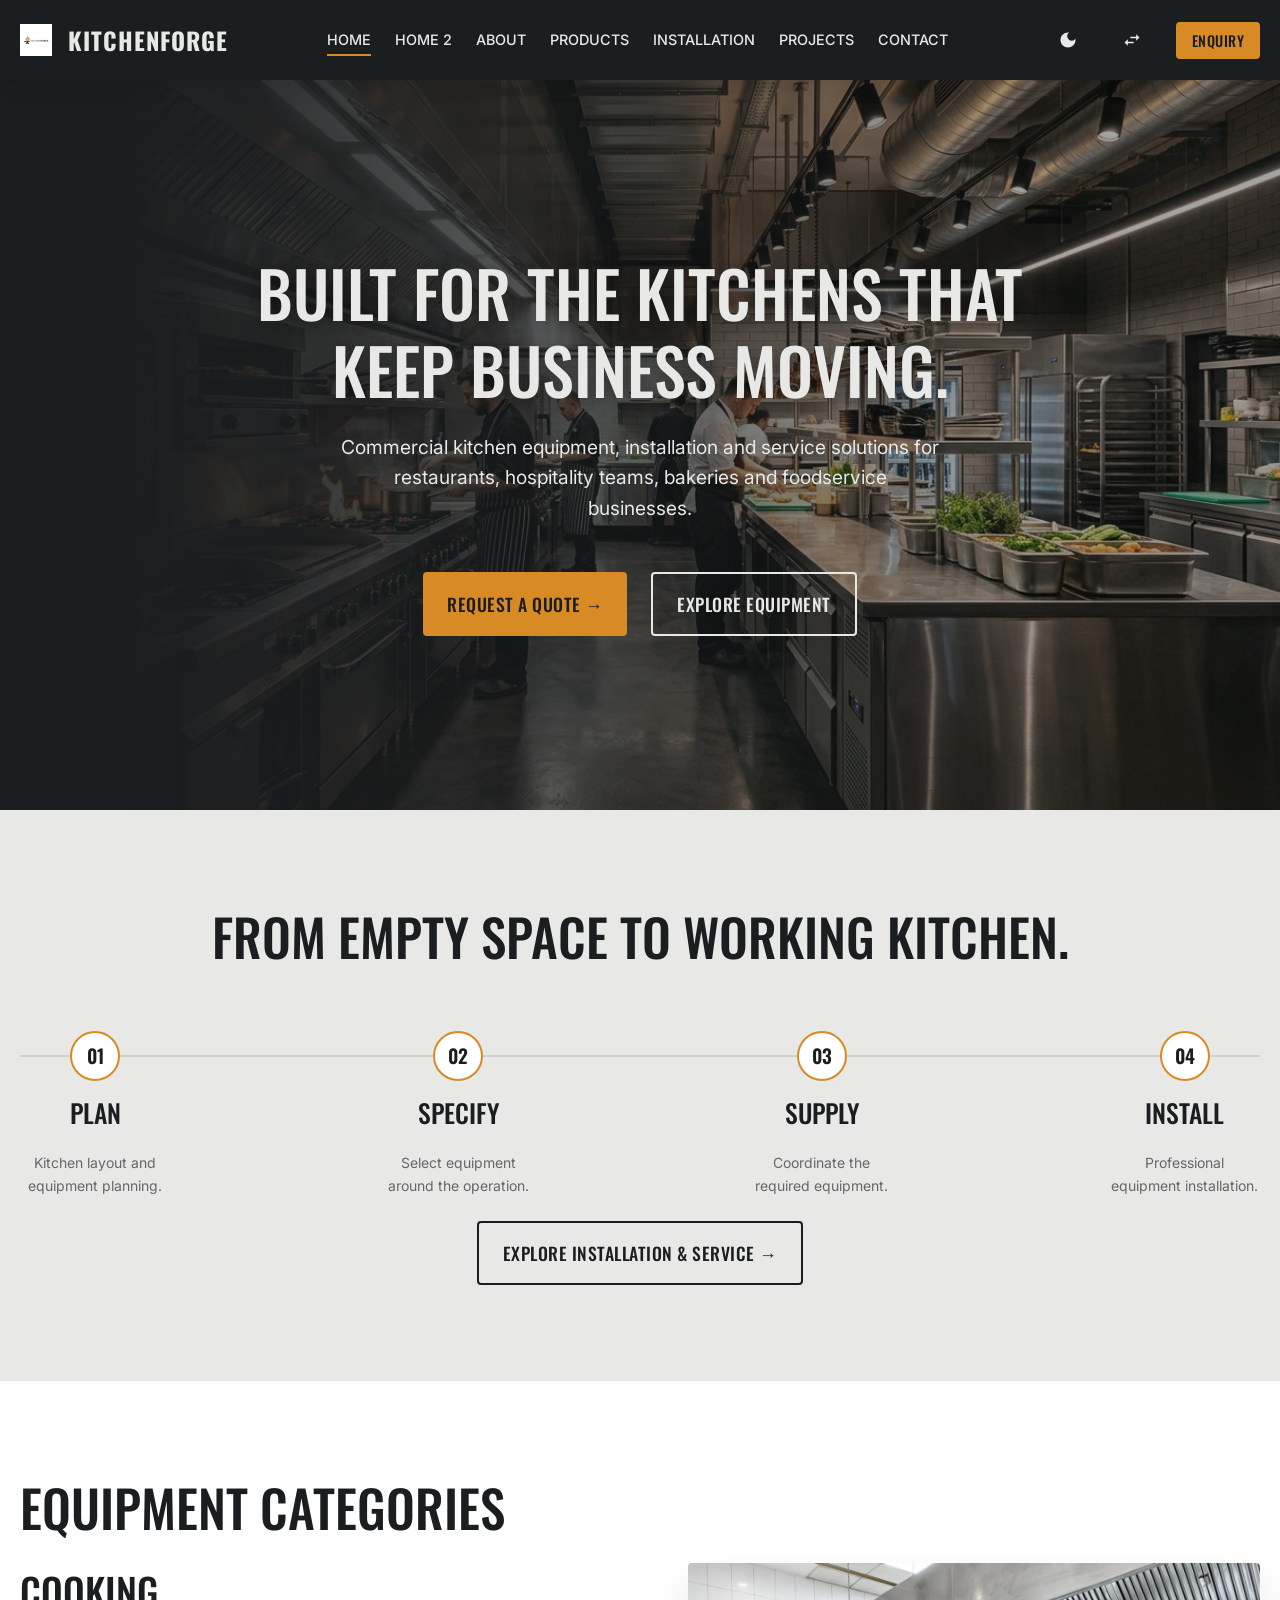
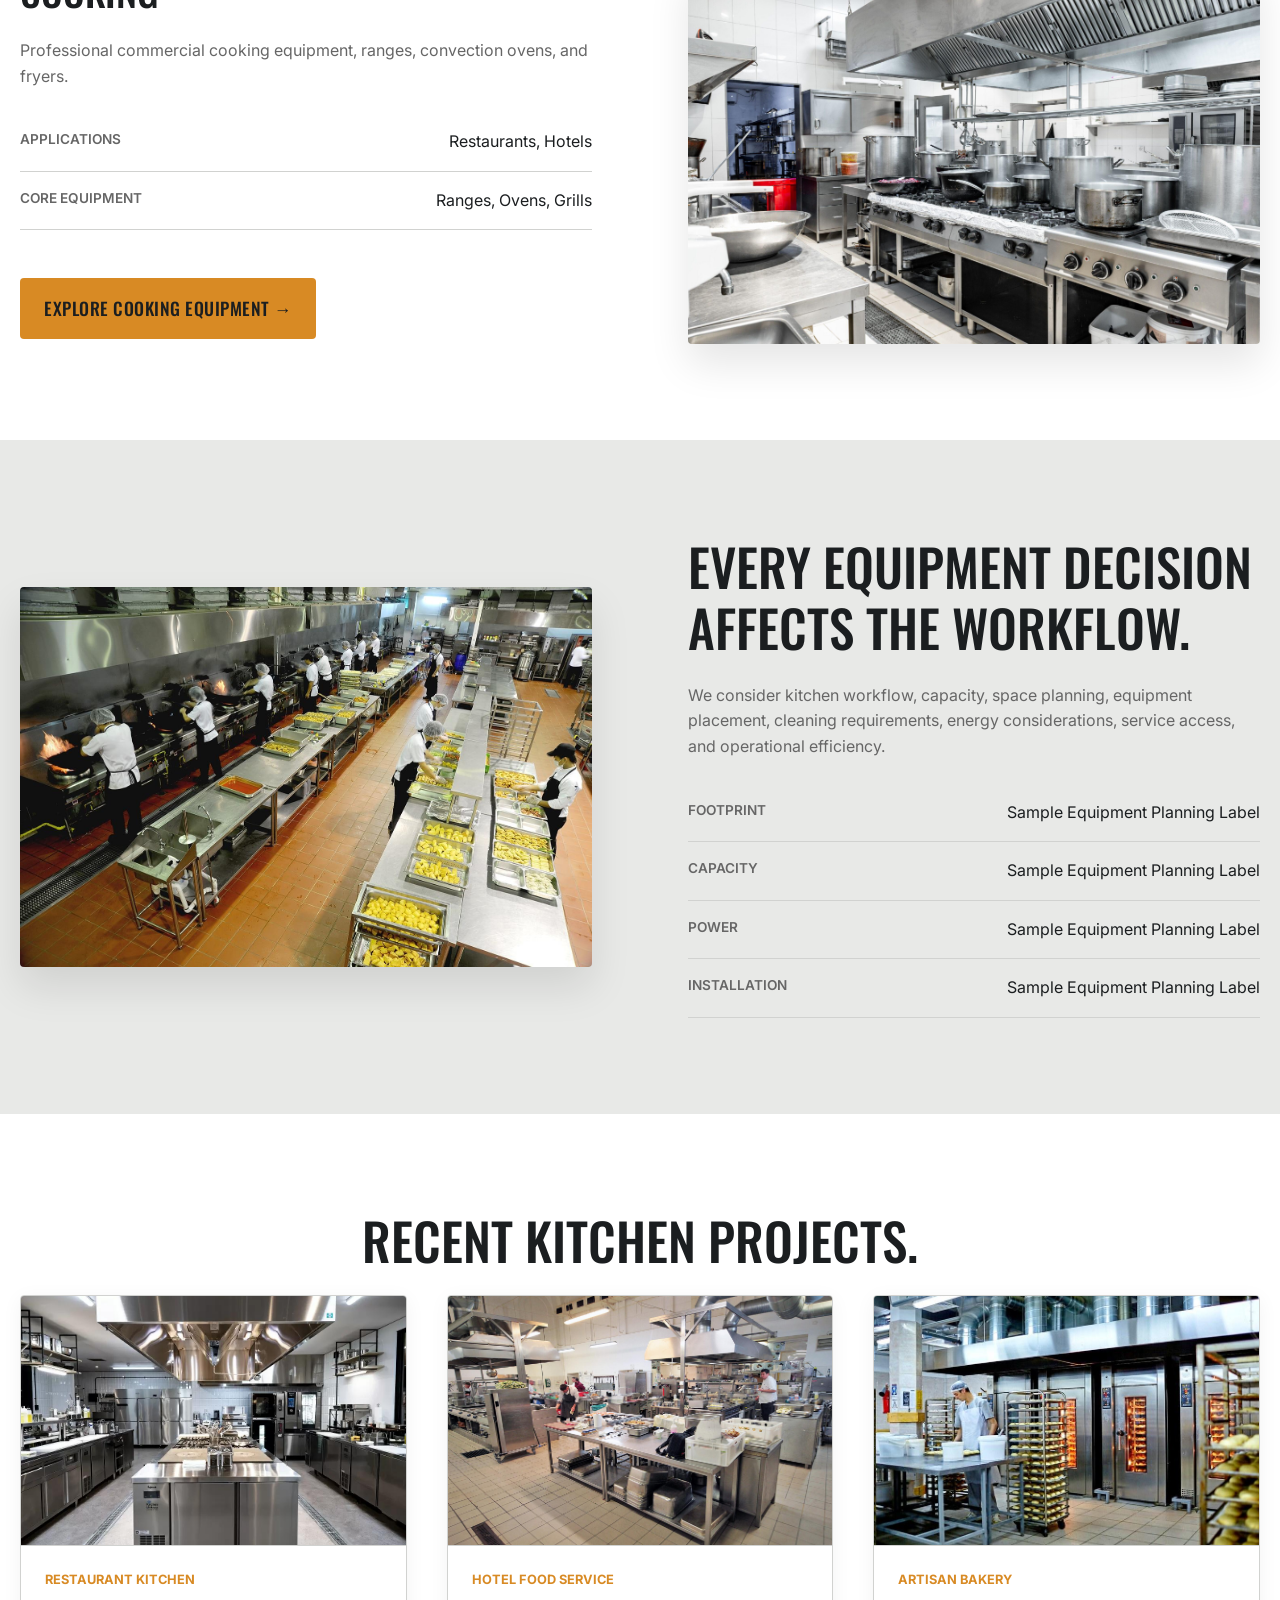
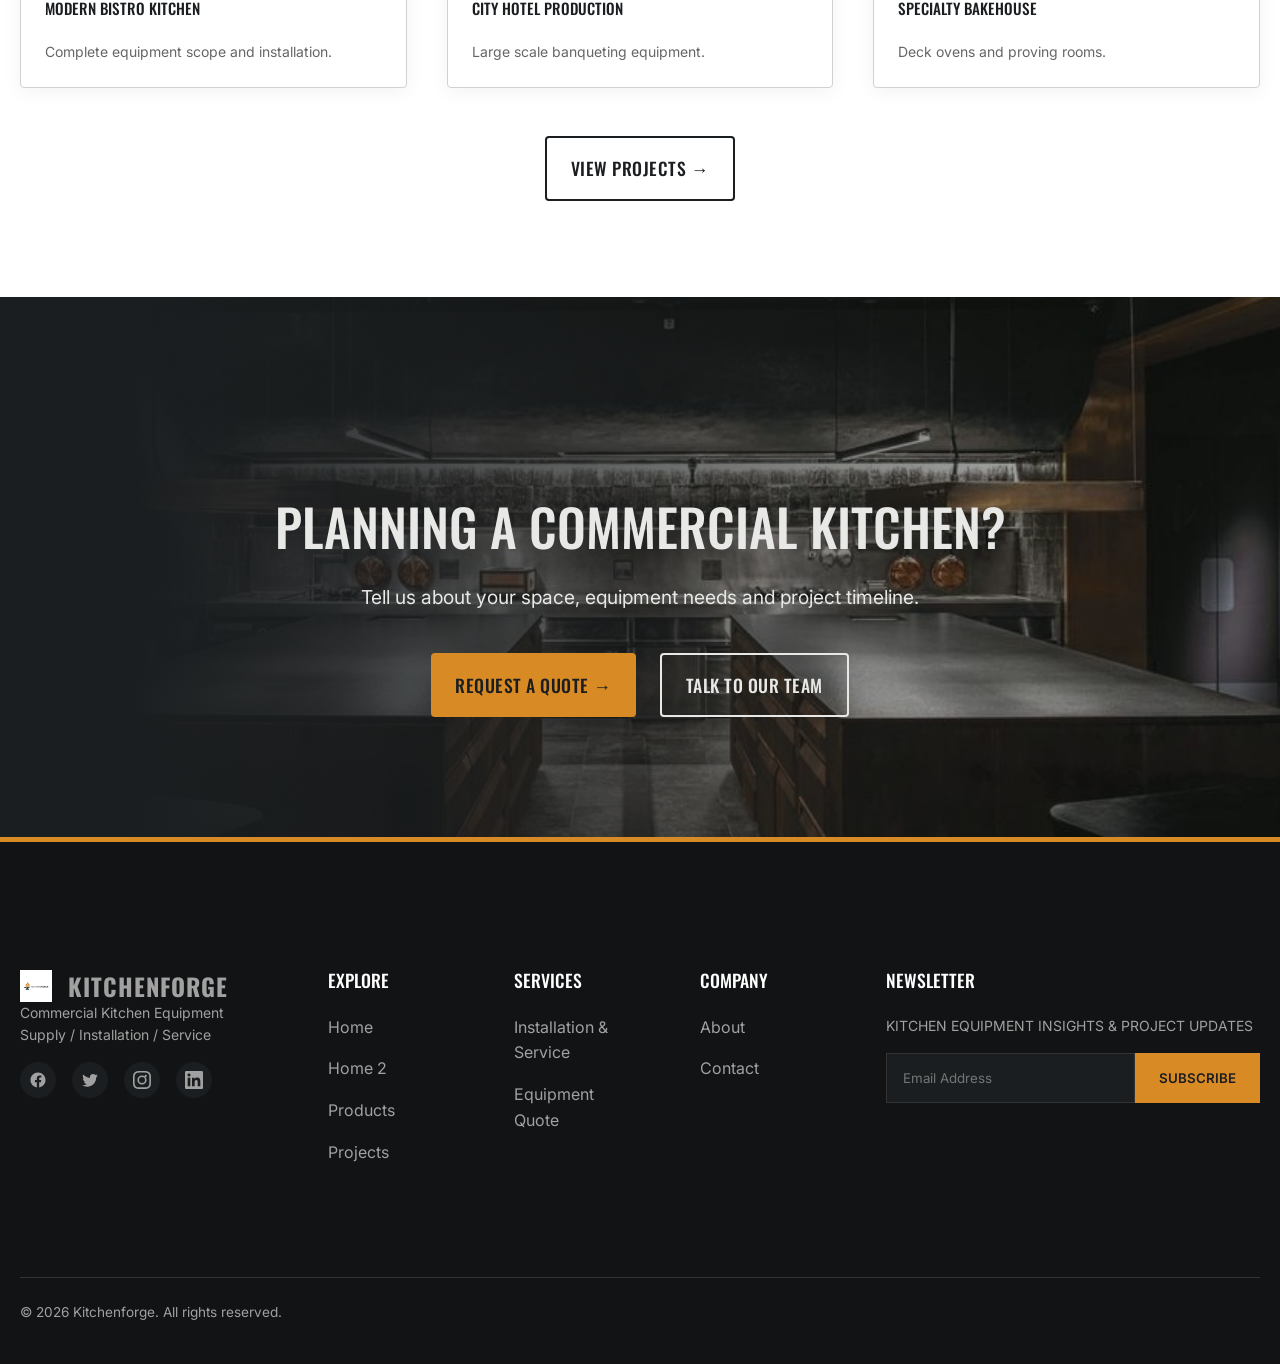
==== index.html @ c169a1ee "commit" ====
<!DOCTYPE html>
<html lang="en" data-theme="light" dir="ltr">

<head>
    <meta charset="UTF-8">
    <meta name="viewport" content="width=device-width, initial-scale=1.0">
    <title>Kitchenforge | Commercial Kitchen Equipment & Installation</title>
    <meta name="description"
        content="Premium commercial kitchen equipment supplier and installer. Built for the kitchens that keep business moving.">
    <link rel="icon" href="assets/images/logo.png" type="image/png">
    <link rel="stylesheet" href="assets/css/style.css">
</head>

<body>
    <!-- NAVBAR -->
    <nav class="navbar">
        <div class="container">
            <a href="index.html" class="nav-brand">
                <img src="assets/images/logo.png" alt="Kitchenforge Logo" style="height: 32px; width: auto;">
                <div class="brand-text">
                    <span class="brand-name">KITCHENFORGE</span>
                </div>
            </a>
            <div class="nav-links">
                <a href="index.html">Home</a>
                <a href="home-2.html">Home 2</a>
                <a href="about.html">About</a>
                <a href="products.html">Products</a>
                <a href="installation-service.html">Installation</a>
                <a href="projects.html">Projects</a>
                <a href="contact.html">Contact</a>
            </div>
            <div class="nav-actions">
                <button class="nav-icon-btn theme-toggle desktop-only" title="Toggle Theme" aria-label="Toggle Theme">
                    <svg viewBox="0 0 24 24">
                        <path
                            d="M12 3c-4.97 0-9 4.03-9 9s4.03 9 9 9 9-4.03 9-9c0-.46-.04-.92-.1-1.36a5.389 5.389 0 0 1-4.4 2.26 5.403 5.403 0 0 1-3.14-9.8c-.44-.06-.9-.1-1.36-.1z" />
                    </svg>
                </button>
                <button class="nav-icon-btn rtl-toggle desktop-only" title="Toggle RTL" aria-label="Toggle RTL">
                    <svg viewBox="0 0 24 24">
                        <path d="M6.99 11L3 15l3.99 4v-3H14v-2H6.99v-3zM21 9l-3.99-4v3H10v2h7.01v3L21 9z" />
                    </svg>
                </button>
                <button class="btn btn-primary quote-trigger desktop-only"
                    style="padding: 8px 16px; font-size: 0.9rem;">ENQUIRY</button>
                <button class="hamburger" aria-label="Menu">
                    <span></span><span></span><span></span>
                </button>
            </div>
        </div>
    </nav>

    <!-- MOBILE DRAWER -->
    <div class="overlay"></div>
    <div class="mobile-drawer">
        <button class="drawer-close" aria-label="Close menu"><svg viewBox="0 0 24 24">
                <path
                    d="M19 6.41L17.59 5 12 10.59 6.41 5 5 6.41 10.59 12 5 17.59 6.41 19 12 13.41 17.59 19 19 17.59 13.41 12z" />
            </svg></button>
        <div class="drawer-links">
            <a href="index.html">Home</a>
            <a href="home-2.html">Home 2</a>
            <a href="about.html">About</a>
            <a href="products.html">Products</a>
            <a href="installation-service.html">Installation & Service</a>
            <a href="projects.html">Projects</a>
            <a href="contact.html">Contact</a>
            <button class="btn btn-primary mt-4 quote-trigger">ENQUIRY</button>
        </div>
        <div class="drawer-controls">
            <button class="control-btn theme-toggle" title="Toggle Theme" aria-label="Toggle Theme">
                <svg viewBox="0 0 24 24" style="width:20px;height:20px;fill:currentColor;">
                    <path d="M12 3c-4.97 0-9 4.03-9 9s4.03 9 9 9 9-4.03 9-9c0-.46-.04-.92-.1-1.36a5.389 5.389 0 0 1-4.4 2.26 5.403 5.403 0 0 1-3.14-9.8c-.44-.06-.9-.1-1.36-.1z"/>
                </svg>
            </button>
            <button class="control-btn rtl-toggle" title="Toggle RTL" aria-label="Toggle RTL">
                <svg viewBox="0 0 24 24" style="width:20px;height:20px;fill:currentColor;">
                    <path d="M6.99 11L3 15l3.99 4v-3H14v-2H6.99v-3zM21 9l-3.99-4v3H10v2h7.01v3L21 9z"/>
                </svg>
            </button>
        </div>
    </div>

    <!-- MAIN CONTENT -->
    <main>
        <!-- 01 HERO -->
        <section class="hero">
            <div class="hero-bg">
                <img src="assets/images/home-hero.jpg" alt="Commercial Kitchen">
            </div>
            <div class="container hero-content reveal text-center">
                <h1>BUILT FOR THE KITCHENS THAT KEEP BUSINESS MOVING.</h1>
                <p style="margin: 0 auto; margin-bottom: 3rem;">Commercial kitchen equipment, installation and service
                    solutions for restaurants, hospitality teams,
                    bakeries and foodservice businesses.</p>
                <div class="flex gap-md justify-center mob-stack">
                    <button class="btn btn-primary quote-trigger">REQUEST A QUOTE →</button>
                    <a href="products.html" class="btn btn-secondary"
                        style="border-color:#E8E9E7; color:#E8E9E7">EXPLORE EQUIPMENT</a>
                </div>
            </div>
        </section>

        <!-- 02 COMMERCIAL KITCHEN SYSTEMS -->
        <section class="section container reveal">
            <div class="text-center mb-5">
                <h2>FROM EMPTY SPACE TO WORKING KITCHEN.</h2>
            </div>
            <div class="process-timeline">
                <div class="process-step">
                    <div class="process-num">01</div>
                    <h4 class="h5">PLAN</h4>
                    <p class="text-sm text-muted">Kitchen layout and equipment planning.</p>
                </div>
                <div class="process-step">
                    <div class="process-num">02</div>
                    <h4 class="h5">SPECIFY</h4>
                    <p class="text-sm text-muted">Select equipment around the operation.</p>
                </div>
                <div class="process-step">
                    <div class="process-num">03</div>
                    <h4 class="h5">SUPPLY</h4>
                    <p class="text-sm text-muted">Coordinate the required equipment.</p>
                </div>
                <div class="process-step">
                    <div class="process-num">04</div>
                    <h4 class="h5">INSTALL</h4>
                    <p class="text-sm text-muted">Professional equipment installation.</p>
                </div>

            </div>
            <div class="text-center mt-5">
                <a href="installation-service.html" class="btn btn-secondary">EXPLORE INSTALLATION & SERVICE →</a>
            </div>
        </section>

        <!-- 03 EQUIPMENT CATEGORIES -->
        <section class="section" style="background-color: var(--color-surface);">
            <div class="container reveal">
                <h2 class="mb-4">EQUIPMENT CATEGORIES</h2>
                <div class="editorial-split">
                    <div>

                        <div id="home-cat-content" class="mt-4">
                            <h3 id="hc-title">COOKING</h3>
                            <p id="hc-desc" class="text-muted mb-4">Professional commercial cooking equipment, ranges,
                                convection ovens, and fryers.</p>
                            <ul class="spec-list mb-4">
                                <li><span class="spec-label">Applications</span> <span id="hc-app">Restaurants,
                                        Hotels</span></li>
                                <li><span class="spec-label">Core Equipment</span> <span id="hc-eq">Ranges, Ovens,
                                        Grills</span></li>
                            </ul>
                            <div style="margin-top: 3rem;">
                                <a href="products.html" class="btn btn-primary" id="hc-cta">EXPLORE COOKING EQUIPMENT
                                    →</a>
                            </div>
                        </div>
                    </div>
                    <div class="editorial-image">
                        <img src="assets/images/cooking.jpg" id="hc-img" alt="Category"
                            style="height: 100%; object-fit: cover;">
                    </div>
                </div>
            </div>
        </section>

        <!-- 04 BUILT FOR THE OPERATION -->
        <section class="section container reveal">
            <div class="editorial-split">
                <div class="editorial-image">
                    <img src="assets/images/workflow.jpg" alt="Chef Workflow" style="height: 100%; object-fit: cover;">
                </div>
                <div>
                    <h2>EVERY EQUIPMENT DECISION AFFECTS THE WORKFLOW.</h2>
                    <p class="text-muted mb-4">We consider kitchen workflow, capacity, space planning, equipment
                        placement, cleaning requirements, energy considerations, service access, and operational
                        efficiency.</p>
                    <ul class="spec-list">
                        <li><span class="spec-label">FOOTPRINT</span> <span>Sample Equipment Planning Label</span></li>
                        <li><span class="spec-label">CAPACITY</span> <span>Sample Equipment Planning Label</span></li>
                        <li><span class="spec-label">POWER</span> <span>Sample Equipment Planning Label</span></li>
                        <li><span class="spec-label">INSTALLATION</span> <span>Sample Equipment Planning Label</span>
                        </li>
                    </ul>
                </div>
            </div>
        </section>

        <!-- 05 FEATURED PROJECTS -->
        <section class="section" style="background-color: var(--color-surface);">
            <div class="container reveal">
                <h2 class="text-center mb-5">RECENT KITCHEN PROJECTS.</h2>
                <div class="grid grid-3">
                    <div class="card">
                        <img src="assets/images/project1.jpg" alt="Restaurant Kitchen" class="card-img">
                        <div class="card-body">
                            <div class="card-category">RESTAURANT KITCHEN</div>
                            <h3 class="h6" style="font-size: 0.95rem; white-space: nowrap; overflow: hidden; text-overflow: ellipsis;">MODERN BISTRO KITCHEN</h3>
                            <p class="text-sm text-muted">Complete equipment scope and installation.</p>
                        </div>
                    </div>
                    <div class="card">
                        <img src="assets/images/project2.jpg" alt="Hotel Food Service" class="card-img">
                        <div class="card-body">
                            <div class="card-category">HOTEL FOOD SERVICE</div>
                            <h3 class="h6" style="font-size: 0.95rem; white-space: nowrap; overflow: hidden; text-overflow: ellipsis;">CITY HOTEL PRODUCTION</h3>
                            <p class="text-sm text-muted">Large scale banqueting equipment.</p>
                        </div>
                    </div>
                    <div class="card">
                        <img src="assets/images/project3.jpg" alt="Artisan Bakery" class="card-img">
                        <div class="card-body">
                            <div class="card-category">ARTISAN BAKERY</div>
                            <h3 class="h6" style="font-size: 0.95rem; white-space: nowrap; overflow: hidden; text-overflow: ellipsis;">SPECIALTY BAKEHOUSE</h3>
                            <p class="text-sm text-muted">Deck ovens and proving rooms.</p>
                        </div>
                    </div>
                </div>
                <div class="text-center mt-5" style="margin-top: 3rem;">
                    <a href="projects.html" class="btn btn-secondary">VIEW PROJECTS →</a>
                </div>
            </div>
        </section>

        <!-- 06 FINAL CTA -->
        <section class="hero" style="min-height: 60vh;">
            <div class="hero-bg">
                <img src="assets/images/home-bg.jpg" alt="Plan Kitchen">
            </div>
            <div class="container hero-content text-center reveal" style="margin:0 auto;">
                <h2>PLANNING A COMMERCIAL KITCHEN?</h2>
                <p style="margin: 0 auto 40px auto;">Tell us about your space, equipment needs and project timeline.</p>
                <div class="flex gap-md justify-center mob-stack">
                    <button class="btn btn-primary quote-trigger">REQUEST A QUOTE →</button>
                    <a href="contact.html" class="btn btn-secondary" style="border-color:#E8E9E7; color:#E8E9E7">TALK TO
                        OUR TEAM</a>
                </div>
            </div>
        </section>
    </main>

    <!-- GLOBAL QUOTE MODAL (Reused) -->
    <div class="modal" id="quote-modal">
        <div class="modal-content">
            <button class="modal-close"><svg viewBox="0 0 24 24">
                    <path
                        d="M19 6.41L17.59 5 12 10.59 6.41 5 5 6.41 10.59 12 5 17.59 6.41 19 12 13.41 17.59 19 19 17.59 13.41 12z" />
                </svg></button>
            <div id="quote-form-body">
                <h2 class="h3 mb-4 text-accent">LET'S PLAN YOUR KITCHEN</h2>
                <form id="quote-form">
                    <div class="form-grid">
                        <div class="form-group">
                            <label class="form-label">Full Name *</label>
                            <input type="text" class="form-control" required>
                        </div>
                        <div class="form-group">
                            <label class="form-label">Company Name</label>
                            <input type="text" class="form-control">
                        </div>
                        <div class="form-group">
                            <label class="form-label">Email *</label>
                            <input type="email" class="form-control" required>
                        </div>
                        <div class="form-group">
                            <label class="form-label">Phone</label>
                            <input type="tel" class="form-control">
                        </div>
                        <div class="form-group">
                            <label class="form-label">Business Type *</label>
                            <select class="form-control" required>
                                <option value="">Select...</option>
                                <option>Restaurant</option>
                                <option>Hotel</option>
                                <option>Café</option>
                                <option>Bakery</option>
                                <option>Catering</option>
                                <option>Institution</option>
                                <option>Other</option>
                            </select>
                        </div>
                        <div class="form-group">
                            <label class="form-label">Project Type *</label>
                            <select class="form-control" required>
                                <option value="">Select...</option>
                                <option>New Kitchen</option>
                                <option>Kitchen Renovation</option>
                                <option>Equipment Replacement</option>
                                <option>Installation Only</option>
                                <option>Service Request</option>
                                <option>Other</option>
                            </select>
                        </div>
                        <div class="form-group">
                            <label class="form-label">Equipment Category</label>
                            <input type="text" id="quote-eq-cat" class="form-control">
                        </div>
                        <div class="form-group">
                            <label class="form-label">Equipment Name</label>
                            <input type="text" id="quote-eq-name" class="form-control">
                        </div>
                        <div class="form-group" style="grid-column: 1/-1;">
                            <label class="form-label">Message *</label>
                            <textarea class="form-control" rows="3" required></textarea>
                        </div>
                    </div>
                    <div class="mt-4 flex gap-md">
                        <button type="submit" class="btn btn-primary">SEND QUOTE REQUEST →</button>
                        <button type="button" class="btn btn-secondary quote-cancel">MAYBE LATER</button>
                    </div>
                </form>
            </div>
            <div id="quote-success" class="form-success">
                <h3 class="h2 mb-3">QUOTE REQUEST PREPARED</h3>
                <p class="text-muted">Thanks — your project information has been prepared for the Kitchenforge team.</p>
                <button class="btn btn-secondary mt-4 modal-close">CLOSE</button>
            </div>
        </div>
    </div>

    <!-- FOOTER -->
    <footer class="footer">
        <div class="container">
            <div class="footer-grid">
                <div class="footer-col">
                    <a href="index.html" class="nav-brand mb-4">
                        <img src="assets/images/logo.png" alt="Kitchenforge Logo" style="height: 32px; width: auto;">
                        <div class="brand-text">
                            <span class="brand-name">KITCHENFORGE</span>
                        </div>
                    </a>
                    <p class="text-sm mb-4">Commercial Kitchen Equipment<br>Supply / Installation / Service</p>
                    <div class="social-icons">
                        <a href="#" aria-label="Facebook"><svg viewBox="0 0 24 24">
                                <path
                                    d="M12 2.04c-5.5 0-10 4.5-10 10 0 5 3.66 9.15 8.44 9.9v-7h-2.54V12h2.54v-2.22c0-2.51 1.5-3.89 3.77-3.89 1.1 0 2.24.2 2.24.2v2.46h-1.26c-1.24 0-1.63.77-1.63 1.56V12h2.77l-.44 2.94h-2.33v7C18.34 21.15 22 17.04 22 12c0-5.5-4.5-10-10-10z" />
                            </svg></a>
                        <a href="#" aria-label="Twitter"><svg viewBox="0 0 24 24">
                                <path
                                    d="M22.46 6c-.77.35-1.6.58-2.46.69.88-.53 1.56-1.37 1.88-2.38-.83.5-1.75.85-2.72 1.05C18.37 4.5 17.26 4 16 4c-2.35 0-4.27 1.92-4.27 4.29 0 .34.04.67.11.98C8.28 9.09 5.11 7.38 3 4.79c-.37.63-.58 1.37-.58 2.15 0 1.49.75 2.81 1.91 3.56-.71 0-1.37-.2-1.95-.5v.05c0 2.08 1.48 3.82 3.44 4.21a4.22 4.22 0 0 1-1.93.07 4.28 4.28 0 0 0 4 2.98 8.52 8.52 0 0 1-5.33 1.84c-.34 0-.68-.02-1.02-.06C3.44 20.29 5.7 21 8.12 21 16 21 20.33 14.46 20.33 8.79c0-.19 0-.37-.01-.56.84-.6 1.56-1.36 2.14-2.23z" />
                            </svg></a>
                        <a href="#" aria-label="Instagram"><svg viewBox="0 0 24 24">
                                <path
                                    d="M12 2.16c3.2 0 3.58.01 4.85.07 1.17.05 1.8.25 2.23.41.56.22.96.48 1.37.89s.67.81.89 1.37c.16.43.36 1.06.41 2.23.06 1.27.07 1.65.07 4.85s-.01 3.58-.07 4.85c-.05 1.17-.25 1.8-.41 2.23-.22.56-.48.96-.89 1.37s-.81.67-1.37.89c-.43.16-1.06.36-2.23.41-1.27.06-1.65.07-4.85.07s-3.58-.01-4.85-.07c-1.17-.05-1.8-.25-2.23-.41-.56-.22-.96-.48-1.37-.89s-.67-.81-.89-1.37c-.16-.43-.36-1.06-.41-2.23-.06-1.27-.07-1.65-.07-4.85s.01-3.58.07-4.85c.05-1.17.25-1.8.41-2.23.22-.56.48-.96.89-1.37s.81-.67 1.37-.89c.43-.16 1.06-.36 2.23-.41 1.27-.06 1.65-.07 4.85-.07M12 0C8.74 0 8.33.01 7.05.07 5.77.13 4.9.31 4.14.61c-.78.3-1.45.71-2.12 1.38-.67.67-1.08 1.34-1.38 2.12C.31 4.9.13 5.77.07 7.05.01 8.33 0 8.74 0 12s.01 3.67.07 4.95c.06 1.28.24 2.15.54 2.91.3.78.71 1.45 1.38 2.12.67.67 1.34 1.08 2.12 1.38.76.3 1.63.48 2.91.54C8.33 23.99 8.74 24 12 24s3.67-.01 4.95-.07c1.28-.06 2.15-.24 2.91-.54.78-.3 1.45-.71 2.12-1.38.67-.67 1.08-1.34 1.38-2.12.3-.76.48-1.63.54-2.91.06-1.28.07-1.69.07-4.95s-.01-3.67-.07-4.95c-.06-1.28-.24-2.15-.54-2.91-.3-.78-.71-1.45-1.38-2.12-.67-.67-1.34-1.08-2.12-1.38-.76-.3-1.63-.48-2.91-.54C15.67.01 15.26 0 12 0zm0 5.84A6.16 6.16 0 1 0 18.16 12 6.16 6.16 0 0 0 12 5.84zm0 10.16A4 4 0 1 1 16 12a4 4 0 0 1-4 4zm6.4-9.44a1.44 1.44 0 1 1-2.88 0 1.44 1.44 0 0 1 2.88 0z" />
                            </svg></a>
                        <a href="#" aria-label="LinkedIn"><svg viewBox="0 0 24 24">
                                <path
                                    d="M20.447 20.452h-3.554v-5.569c0-1.328-.027-3.037-1.852-3.037-1.853 0-2.136 1.445-2.136 2.939v5.667H9.351V9h3.414v1.561h.046c.477-.9 1.637-1.85 3.37-1.85 3.601 0 4.267 2.37 4.267 5.455v6.286zM5.337 7.433c-1.144 0-2.063-.926-2.063-2.065 0-1.138.92-2.063 2.063-2.063 1.14 0 2.064.925 2.064 2.063 0 1.139-.925 2.065-2.064 2.065zm1.782 13.019H3.555V9h3.564v11.452zM22.225 0H1.771C.792 0 0 .774 0 1.729v20.542C0 23.227.792 24 1.771 24h20.451C23.2 24 24 23.227 24 22.271V1.729C24 .774 23.2 0 22.222 0h.003z" />
                            </svg></a>
                    </div>
                </div>
                <div class="footer-col">
                    <h4>EXPLORE</h4>
                    <ul class="footer-links">
                        <li><a href="index.html">Home</a></li>
                        <li><a href="home-2.html">Home 2</a></li>
                        <li><a href="products.html">Products</a></li>
                        <li><a href="projects.html">Projects</a></li>
                    </ul>
                </div>
                <div class="footer-col">
                    <h4>SERVICES</h4>
                    <ul class="footer-links">
                        <li><a href="installation-service.html">Installation & Service</a></li>
                        <li><a href="#" class="quote-trigger">Equipment Quote</a></li>
                    </ul>
                </div>
                <div class="footer-col">
                    <h4>COMPANY</h4>
                    <ul class="footer-links">
                        <li><a href="about.html">About</a></li>
                        <li><a href="contact.html">Contact</a></li>
                    </ul>
                </div>
                <div class="footer-col">
                    <h4>NEWSLETTER</h4>
                    <p class="text-sm mb-3">KITCHEN EQUIPMENT INSIGHTS & PROJECT UPDATES</p>
                    <form class="newsletter-form" onsubmit="event.preventDefault()">
                        <input type="email" placeholder="Email Address" required>
                        <button type="submit">SUBSCRIBE</button>
                    </form>
                </div>
            </div>
            <div class="footer-bottom">
                <p>© 2026 Kitchenforge. All rights reserved.</p>
                <div class="flex gap-md">
                </div>
            </div>
        </div>
    </footer>

    <button id="back-to-top" class="back-to-top" aria-label="Back to top">
        <svg viewBox="0 0 24 24" width="24" height="24" fill="currentColor">
            <path d="M4 12l1.41 1.41L11 7.83V20h2V7.83l5.58 5.59L20 12l-8-8-8 8z" />
        </svg>
    </button>

    <script src="assets/js/main.js"></script>
</body>

</html>
---- assets/css/style.css ----
/* ==========================================================================
   KITCHENFORGE - GLOBAL STYLES
   ========================================================================== */

@import url('https://fonts.googleapis.com/css2?family=Inter:wght@300;400;500;600;700&family=Oswald:wght@300;400;500;600;700&display=swap');

/* ==========================================================================
   CSS VARIABLES (THEME TOKENS)
   ========================================================================== */
:root {
  /* Brand Colors */
  --color-graphite: #1B1E20;
  --color-stainless: #E8E9E7;
  --color-safety-amber: #D88A24;

  /* Theme Defaults (Light Mode) */
  --color-primary: var(--color-stainless);
  --color-text: var(--color-graphite);
  --color-background: var(--color-stainless);
  --color-surface: #FFFFFF;
  --color-border: #D1D2D0;
  --color-muted: #666666;
  --color-inverse: var(--color-graphite);
  --color-inverse-text: var(--color-stainless);

  /* Spacing System */
  --space-xs: 8px;
  --space-sm: 16px;
  --space-md: 24px;
  --space-lg: 40px;
  --space-xl: 64px;
  --space-2xl: 96px;
  --space-3xl: 128px;

  /* Typography */
  --font-heading: 'Oswald', sans-serif;
  --font-body: 'Inter', sans-serif;

  /* Layout */
  --container-max: 1320px;
  --transition: all 0.3s ease;
  --radius-sm: 4px;
  --radius-md: 8px;
  --radius-lg: 16px;
  
  /* Z-Index */
  --z-nav: 1000;
  --z-drawer: 1100;
  --z-modal: 1200;
  --z-toast: 1300;
}

[data-theme="dark"] {
  --color-primary: var(--color-graphite);
  --color-text: var(--color-stainless);
  --color-background: var(--color-graphite);
  --color-surface: #26292B;
  --color-border: #3A3D3F;
  --color-muted: #A0A1A0;
  --color-inverse: var(--color-stainless);
  --color-inverse-text: var(--color-graphite);
}

/* ==========================================================================
   RESET & BASE
   ========================================================================== */
*, *::before, *::after {
  box-sizing: border-box;
  margin: 0;
  padding: 0;
}

html {
  scroll-behavior: smooth;
  font-size: 16px;
}

body {
  font-family: var(--font-body);
  color: var(--color-text);
  background-color: var(--color-background);
  line-height: 1.6;
  overflow-x: hidden;
  -webkit-font-smoothing: antialiased;
  transition: background-color var(--transition), color var(--transition);
}

img, picture, video, canvas, svg {
  display: block;
  max-width: 100%;
  height: auto;
  object-fit: cover;
}

a {
  text-decoration: none;
  color: inherit;
  transition: var(--transition);
}

button, input, select, textarea {
  font-family: inherit;
  border: none;
  background: none;
  color: inherit;
}

button {
  cursor: pointer;
}

h1, h2, h3, h4, h5, h6 {
  font-family: var(--font-heading);
  text-transform: uppercase;
  line-height: 1.2;
  font-weight: 500;
  margin-bottom: var(--space-md);
}

h1 { font-size: clamp(2.5rem, 5vw, 4.5rem); }
h2 { font-size: clamp(2rem, 4vw, 3.5rem); }
h3 { font-size: clamp(1.5rem, 3vw, 2.5rem); }
h4 { font-size: clamp(1.2rem, 2vw, 1.8rem); }

/* ==========================================================================
   LAYOUT UTILITIES
   ========================================================================== */
.container {
  width: min(100% - 40px, var(--container-max));
  margin-inline: auto;
}

@media (max-width: 767px) {
  .container {
    width: calc(100% - 32px);
  }
}

.section {
  padding-block: var(--space-2xl);
}

.section-sm {
  padding-block: var(--space-xl);
}

.section-lg {
  padding-block: var(--space-3xl);
}

.grid {
  display: grid;
  gap: var(--space-lg);
}

.grid-2 { grid-template-columns: repeat(auto-fit, minmax(min(100%, 400px), 1fr)); }
.grid-3 { grid-template-columns: repeat(auto-fit, minmax(min(100%, 350px), 1fr)); }
.grid-4 { grid-template-columns: repeat(auto-fit, minmax(min(100%, 250px), 1fr)); }

.flex { display: flex; }
.flex-col { flex-direction: column; }
.items-center { align-items: center; }
.justify-between { justify-content: space-between; }
.justify-center { justify-content: center; }
.gap-sm { gap: var(--space-sm); }
.gap-md { gap: var(--space-md); }
.gap-lg { gap: var(--space-lg); }

.text-center { text-align: center; }
.text-accent { color: var(--color-safety-amber); }
.text-muted { color: var(--color-muted); }
.text-sm { font-size: 0.875rem; }

/* ==========================================================================
   BUTTONS
   ========================================================================== */
.btn {
  display: inline-flex;
  align-items: center;
  justify-content: center;
  padding: var(--space-sm) var(--space-md);
  font-family: var(--font-heading);
  font-size: 1.1rem;
  font-weight: 500;
  text-transform: uppercase;
  letter-spacing: 0.5px;
  border-radius: var(--radius-sm);
  transition: var(--transition);
  position: relative;
  overflow: hidden;
}

.btn-primary {
  background-color: var(--color-safety-amber);
  color: var(--color-graphite);
}

.btn-primary:hover {
  background-color: #f09f30;
  transform: translateY(-2px);
}

.btn-secondary {
  background-color: transparent;
  color: var(--color-text);
  border: 2px solid var(--color-text);
}

.btn-secondary:hover {
  background-color: var(--color-text);
  color: var(--color-background);
}

.btn-inverse {
  background-color: var(--color-inverse);
  color: var(--color-inverse-text);
}

.btn-inverse:hover {
  background-color: var(--color-safety-amber);
  color: var(--color-graphite);
}

/* ==========================================================================
   NAVIGATION
   ========================================================================== */
.navbar {
  position: fixed;
  top: 0;
  left: 0;
  width: 100%;
  height: 80px;
  background-color: var(--color-graphite);
  color: var(--color-stainless);
  z-index: var(--z-nav);
  transition: var(--transition);
  box-shadow: 0 4px 20px rgba(0,0,0,0.1);
}

.navbar .container {
  height: 100%;
  display: flex;
  align-items: center;
  justify-content: space-between;
}

.nav-brand {
  display: flex;
  align-items: center;
  gap: var(--space-sm);
}

.nav-brand svg {
  height: 32px;
  width: auto;
  fill: var(--color-safety-amber);
}

.brand-text {
  display: flex;
  flex-direction: column;
}

.brand-name {
  font-family: var(--font-heading);
  font-size: 1.5rem;
  font-weight: 700;
  line-height: 1;
  letter-spacing: 1px;
}

.brand-desc {
  font-size: 0.65rem;
  text-transform: uppercase;
  letter-spacing: 0.5px;
  color: #A0A1A0;
}

.nav-links {
  display: flex;
  align-items: center;
  gap: var(--space-md);
}

.nav-links a {
  font-size: 0.9rem;
  font-weight: 500;
  text-transform: uppercase;
  position: relative;
}

.nav-links a::after {
  content: '';
  position: absolute;
  bottom: -4px;
  left: 0;
  width: 0%;
  height: 2px;
  background-color: var(--color-safety-amber);
  transition: var(--transition);
}

.nav-links a:hover::after,
.nav-links a.active::after {
  width: 100%;
}

.nav-actions {
  display: flex;
  align-items: center;
  gap: var(--space-md);
}

.nav-icon-btn {
  display: flex;
  align-items: center;
  justify-content: center;
  width: 40px;
  height: 40px;
  border-radius: 50%;
  color: var(--color-stainless);
  transition: var(--transition);
}

.nav-icon-btn:hover {
  background-color: rgba(255,255,255,0.1);
  color: var(--color-safety-amber);
}

.nav-icon-btn svg {
  width: 20px;
  height: 20px;
  fill: currentColor;
}

.hamburger {
  display: none;
  flex-direction: column;
  justify-content: space-between;
  width: 30px;
  height: 20px;
  background: transparent;
  border: none;
  cursor: pointer;
  padding: 0;
  z-index: 10;
}

.hamburger span {
  width: 100%;
  height: 2px;
  background-color: var(--color-stainless);
  transition: var(--transition);
}

@media (max-width: 1024px) {
  .nav-links, .nav-actions .desktop-only {
    display: none;
  }
  .hamburger {
    display: flex;
  }
}

/* Mobile Drawer */
.mobile-drawer {
  position: fixed;
  top: 0;
  inset-inline-end: -100%;
  width: min(100%, 400px);
  height: 100vh;
  background-color: var(--color-graphite);
  color: var(--color-stainless);
  z-index: var(--z-drawer);
  padding: var(--space-xl) var(--space-lg);
  transition: inset-inline-end 0.4s cubic-bezier(0.77, 0, 0.175, 1);
  display: flex;
  flex-direction: column;
  box-shadow: -10px 0 30px rgba(0,0,0,0.5);
  overflow-y: auto;
}

.mobile-drawer.open {
  inset-inline-end: 0;
}

.drawer-close {
  position: absolute;
  top: var(--space-md);
  inset-inline-end: var(--space-md);
  background: transparent;
  border: none;
  color: var(--color-stainless);
  cursor: pointer;
}

.drawer-close svg {
  width: 32px;
  height: 32px;
  fill: currentColor;
}

.drawer-links {
  display: flex;
  flex-direction: column;
  gap: var(--space-md);
  margin-top: var(--space-lg);
}

.drawer-links a {
  font-family: var(--font-heading);
  font-size: 1.5rem;
  text-transform: uppercase;
}

.drawer-links a.active, .drawer-links a:hover {
  color: var(--color-safety-amber);
}

.drawer-controls {
  margin-top: auto;
  padding-top: var(--space-lg);
  display: flex;
  gap: var(--space-md);
  flex-wrap: wrap;
}

.control-btn {
  display: flex;
  align-items: center;
  gap: var(--space-xs);
  padding: var(--space-xs) var(--space-sm);
  background-color: rgba(255,255,255,0.1);
  border-radius: var(--radius-sm);
  font-size: 0.9rem;
}

.overlay {
  position: fixed;
  top: 0;
  left: 0;
  width: 100%;
  height: 100%;
  background-color: rgba(0,0,0,0.6);
  backdrop-filter: blur(4px);
  z-index: 1050;
  opacity: 0;
  visibility: hidden;
  transition: var(--transition);
}

.overlay.show {
  opacity: 1;
  visibility: visible;
}

/* ==========================================================================
   HERO SECTIONS
   ========================================================================== */
.hero {
  position: relative;
  min-height: 90vh;
  display: flex;
  align-items: center;
  padding-top: 80px; /* Offset for navbar */
  background-color: var(--color-graphite);
  color: var(--color-stainless);
  overflow: hidden;
}

.hero-bg {
  position: absolute;
  top: 0;
  left: 0;
  width: 100%;
  height: 100%;
  z-index: 1;
}

.hero-bg img {
  width: 100%;
  height: 100%;
  object-fit: cover;
  opacity: 0.6;
}

.hero-bg::after {
  content: '';
  position: absolute;
  top: 0;
  left: 0;
  width: 100%;
  height: 100%;
  background: linear-gradient(to right, var(--color-graphite) 10%, transparent 80%);
}

[dir="rtl"] .hero-bg::after {
  background: linear-gradient(to left, var(--color-graphite) 10%, transparent 80%);
}

.hero-content {
  position: relative;
  z-index: 2;
  max-width: 800px;
}

.hero-content h1 {
  margin-bottom: var(--space-md);
  text-shadow: 0 4px 20px rgba(0,0,0,0.5);
}

.hero-content p {
  font-size: 1.2rem;
  margin-bottom: var(--space-lg);
  max-width: 600px;
  color: #E8E9E7;
}

.hero-split {
  display: grid;
  grid-template-columns: 1fr 1fr;
  min-height: 90vh;
  padding-top: 80px;
}

.hero-split-content {
  display: flex;
  flex-direction: column;
  justify-content: center;
  padding: var(--space-3xl) var(--space-xl);
}

.hero-split-image {
  position: relative;
}

.hero-split-image img {
  width: 100%;
  height: 100%;
  object-fit: cover;
}

.hero-split-overlay {
  position: absolute;
  bottom: var(--space-lg);
  inset-inline-start: var(--space-lg);
  background-color: var(--color-graphite);
  color: var(--color-safety-amber);
  padding: var(--space-sm) var(--space-md);
  font-family: var(--font-heading);
  font-size: 1.5rem;
  letter-spacing: 2px;
}

@media (max-width: 1024px) {
  .hero-split {
    grid-template-columns: 1fr;
  }
  .hero-split-image {
    min-height: 400px;
  }
  .hero-split-content {
    padding: var(--space-xl) var(--space-md);
    text-align: center;
    align-items: center;
  }
}

/* ==========================================================================
   COMMON SECTIONS & COMPONENTS
   ========================================================================== */
.editorial-split {
  display: grid;
  grid-template-columns: 1fr 1fr;
  align-items: center;
  gap: var(--space-2xl);
}

@media (max-width: 1024px) {
  .editorial-split {
    grid-template-columns: 1fr;
  }
  .editorial-split.reverse {
    direction: rtl; /* simple trick for reversing on mobile if needed, better done via flex */
  }
}

.editorial-image img {
  width: 100%;
  height: auto;
  border-radius: var(--radius-sm);
  box-shadow: 0 20px 40px rgba(0,0,0,0.1);
}

.process-timeline {
  display: flex;
  justify-content: space-between;
  position: relative;
  margin-top: var(--space-xl);
  overflow-x: auto;
  padding-bottom: var(--space-md);
}

@media (max-width: 1024px) {
  .process-timeline {
    display: grid;
    grid-template-columns: 1fr 1fr;
    gap: 2rem;
    overflow-x: hidden;
    justify-items: center;
  }
  .process-timeline::before {
    display: none;
  }
  .process-step {
    width: 100%;
  }
}

@media (max-width: 767px) {
  .process-timeline {
    grid-template-columns: 1fr;
  }
  .mob-stack {
    flex-direction: column;
    width: 100%;
    margin-bottom: 2rem;
  }
  .mob-stack .btn {
    width: 100%;
  }
}

.process-timeline::before {
  content: '';
  position: absolute;
  top: 24px;
  left: 0;
  width: 100%;
  height: 2px;
  background-color: var(--color-border);
  z-index: 1;
}

.process-timeline.no-line::before {
  display: none !important;
}

.process-step {
  position: relative;
  z-index: 2;
  text-align: center;
  width: 150px;
  flex-shrink: 0;
}

.process-num {
  width: 50px;
  height: 50px;
  background-color: var(--color-surface);
  border: 2px solid var(--color-safety-amber);
  border-radius: 50%;
  display: flex;
  align-items: center;
  justify-content: center;
  margin: 0 auto var(--space-sm);
  font-family: var(--font-heading);
  font-size: 1.2rem;
  font-weight: 600;
}

.spec-list {
  list-style: none;
  margin-top: var(--space-md);
}

.spec-list li {
  display: flex;
  justify-content: space-between;
  padding-block: var(--space-sm);
  border-bottom: 1px solid var(--color-border);
}

.spec-label {
  font-weight: 600;
  color: var(--color-muted);
  text-transform: uppercase;
  font-size: 0.85rem;
}

/* ==========================================================================
   CARDS & GRIDS
   ========================================================================== */
.card {
  background-color: var(--color-surface);
  border-radius: var(--radius-sm);
  overflow: hidden;
  box-shadow: 0 4px 20px rgba(0,0,0,0.05);
  transition: var(--transition);
  border: 1px solid var(--color-border);
  display: flex;
  flex-direction: column;
  height: 100%;
}

.card:hover {
  transform: translateY(-5px);
  box-shadow: 0 10px 30px rgba(0,0,0,0.1);
}

.card-img {
  width: 100%;
  height: 250px;
  object-fit: cover;
  border-bottom: 1px solid var(--color-border);
}

.card-body {
  padding: var(--space-md);
  display: flex;
  flex-direction: column;
  flex-grow: 1;
}

.card-category {
  color: var(--color-safety-amber);
  font-size: 0.8rem;
  font-weight: 700;
  text-transform: uppercase;
  margin-bottom: var(--space-xs);
}

.card-title {
  margin-bottom: var(--space-sm);
}

/* Project Gallery */
.masonry-grid {
  columns: 3 300px;
  column-gap: var(--space-md);
}

.masonry-item {
  break-inside: avoid;
  margin-bottom: var(--space-md);
  position: relative;
  overflow: hidden;
  border-radius: var(--radius-sm);
  cursor: pointer;
}

.masonry-item img {
  width: 100%;
  height: auto;
  transition: var(--transition);
}

.masonry-overlay {
  position: absolute;
  bottom: 0;
  left: 0;
  width: 100%;
  padding: var(--space-md);
  background: linear-gradient(to top, rgba(0,0,0,0.9), transparent);
  color: #fff;
  transform: translateY(20px);
  opacity: 0;
  transition: var(--transition);
}

.masonry-item:hover img {
  transform: scale(1.05);
}

.masonry-item:hover .masonry-overlay {
  transform: translateY(0);
  opacity: 1;
}

/* ==========================================================================
   FILTERS
   ========================================================================== */
.filter-container {
  display: flex;
  flex-wrap: wrap;
  justify-content: center;
  gap: var(--space-sm);
  margin-bottom: var(--space-xl);
}

.filter-btn {
  padding: var(--space-xs) var(--space-md);
  border: 1px solid var(--color-border);
  border-radius: 50px;
  font-size: 0.9rem;
  font-weight: 500;
  transition: var(--transition);
}

.filter-btn:hover, .filter-btn.active {
  background-color: var(--color-graphite);
  color: var(--color-stainless);
  border-color: var(--color-graphite);
}

/* ==========================================================================
   FORMS & MODALS
   ========================================================================== */
.form-group {
  margin-bottom: var(--space-md);
}

.form-label {
  display: block;
  margin-bottom: var(--space-xs);
  font-size: 0.9rem;
  font-weight: 600;
}

.form-control {
  width: 100%;
  padding: var(--space-sm);
  background-color: var(--color-background);
  border: 1px solid var(--color-border);
  border-radius: var(--radius-sm);
  color: var(--color-text);
  font-size: 1rem;
  transition: var(--transition);
}

.form-control:focus {
  outline: none;
  border-color: var(--color-safety-amber);
}

.modal {
  position: fixed;
  top: 0;
  left: 0;
  width: 100%;
  height: 100%;
  z-index: var(--z-modal);
  display: flex;
  align-items: center;
  justify-content: center;
  opacity: 0;
  visibility: hidden;
  transition: var(--transition);
}

.modal.show {
  opacity: 1;
  visibility: visible;
}

.modal-content {
  background-color: var(--color-surface);
  width: min(100% - 32px, 800px);
  max-height: calc(100svh - 32px);
  overflow-y: auto;
  border-radius: var(--radius-md);
  padding: var(--space-xl);
  position: relative;
  transform: scale(0.95);
  transition: var(--transition);
  box-shadow: 0 20px 50px rgba(0,0,0,0.3);
}

.modal.show .modal-content {
  transform: scale(1);
}

.modal-close {
  position: absolute;
  top: var(--space-md);
  inset-inline-end: var(--space-md);
  width: 40px;
  height: 40px;
  display: flex;
  align-items: center;
  justify-content: center;
  background-color: var(--color-background);
  border-radius: 50%;
  transition: var(--transition);
}

.modal-close:hover {
  background-color: var(--color-graphite);
  color: var(--color-stainless);
}

.modal-close svg {
  width: 20px;
  height: 20px;
  fill: currentColor;
}

/* Modal Form Grid */
.form-grid {
  display: grid;
  grid-template-columns: 1fr 1fr;
  gap: var(--space-md);
}

@media (max-width: 600px) {
  .form-grid {
    grid-template-columns: 1fr;
  }
}

.form-success {
  display: none;
  text-align: center;
  padding: var(--space-2xl) 0;
}

.form-success.active {
  display: block;
}

.form-success h3 {
  color: var(--color-safety-amber);
}

/* ==========================================================================
   FOOTER
   ========================================================================== */
.footer {
  background-color: #111314;
  color: #A0A1A0;
  padding-top: var(--space-3xl);
  padding-bottom: var(--space-lg);
  border-top: 5px solid var(--color-safety-amber);
}

.footer-grid {
  display: grid;
  grid-template-columns: 2fr 1fr 1fr 1fr 2fr;
  gap: var(--space-xl);
  margin-bottom: var(--space-2xl);
}

@media (max-width: 1024px) {
  .footer-grid {
    grid-template-columns: 1fr 1fr;
  }
}

@media (max-width: 600px) {
  .footer-grid {
    grid-template-columns: 1fr;
    text-align: center;
  }
}

.footer-col h4 {
  color: #FFFFFF;
  margin-bottom: var(--space-md);
  font-size: 1.1rem;
}

.footer-links {
  list-style: none;
}

.footer-links li {
  margin-bottom: var(--space-sm);
}

.footer-links a:hover {
  color: var(--color-safety-amber);
}

.social-icons {
  display: flex;
  gap: var(--space-sm);
  margin-top: var(--space-sm);
}

.social-icons a {
  display: flex;
  align-items: center;
  justify-content: center;
  width: 36px;
  height: 36px;
  border-radius: 50%;
  background-color: #1B1E20;
  color: #A0A1A0;
  transition: var(--transition);
}

.social-icons svg {
  width: 18px;
  height: 18px;
  fill: currentColor;
}

.social-icons a:hover {
  background-color: var(--color-safety-amber);
  color: var(--color-graphite);
}

.footer-bottom {
  border-top: 1px solid #333;
  padding-top: var(--space-md);
  display: flex;
  justify-content: space-between;
  align-items: center;
  font-size: 0.85rem;
}

@media (max-width: 600px) {
  .footer-bottom {
    flex-direction: column;
    gap: var(--space-md);
  }
}

.newsletter-form {
  display: flex;
  margin-top: var(--space-sm);
}

.newsletter-form input {
  flex: 1;
  padding: var(--space-sm);
  background-color: #1B1E20;
  border: 1px solid #333;
  color: #FFF;
}

.newsletter-form button {
  padding: var(--space-sm) var(--space-md);
  background-color: var(--color-safety-amber);
  color: var(--color-graphite);
  font-weight: 600;
}

/* ==========================================================================
   UTILITIES & ANIMATIONS
   ========================================================================== */
.reveal {
  opacity: 0;
  transform: translateY(30px);
  transition: all 0.8s ease-out;
}

.reveal.active {
  opacity: 1;
  transform: translateY(0);
}

@media (prefers-reduced-motion: reduce) {
  .reveal {
    transition: none;
    opacity: 1;
    transform: none;
  }
  * {
    transition-duration: 0.01ms !important;
    animation-duration: 0.01ms !important;
    scroll-behavior: auto !important;
  }
}

.back-to-top {
  position: fixed;
  bottom: 30px;
  inset-inline-end: 30px;
  width: 50px;
  height: 50px;
  background-color: var(--color-graphite);
  color: var(--color-stainless);
  border-radius: 50%;
  display: flex;
  align-items: center;
  justify-content: center;
  z-index: 900;
  opacity: 0;
  visibility: hidden;
  transition: var(--transition);
  box-shadow: 0 4px 10px rgba(0,0,0,0.3);
}

.back-to-top.show {
  opacity: 1;
  visibility: visible;
}

.back-to-top:hover {
  background-color: var(--color-safety-amber);
  color: var(--color-graphite);
}

 @ m e d i a   ( m a x - w i d t h :   7 6 7 p x )   { 
     . f o o t e r - c o l ,   . f o o t e r - g r i d ,   . f o o t e r - b o t t o m   { 
         t e x t - a l i g n :   l e f t   ! i m p o r t a n t ; 
     } 
 } 
 . f o o t e r - c o l   >   p   { 
     m a r g i n - t o p :   1 r e m ; 
 } 
  
 
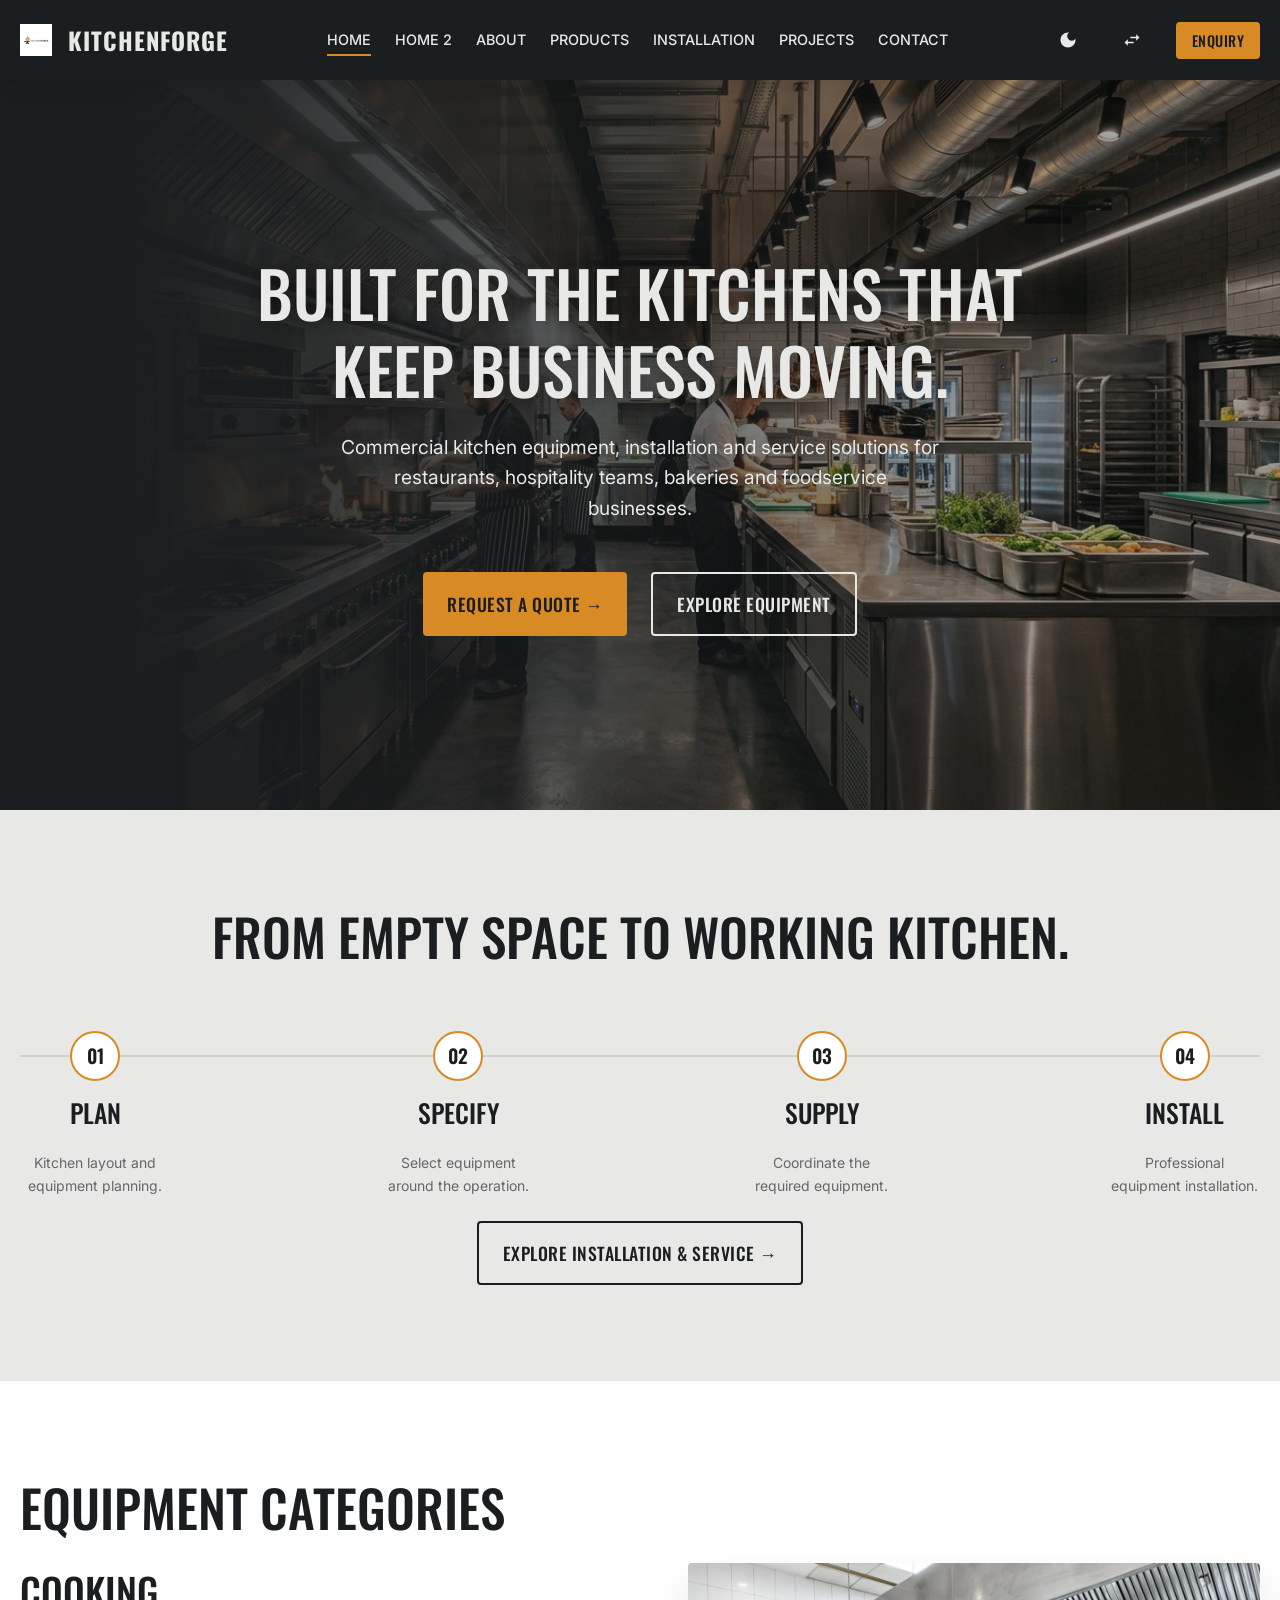
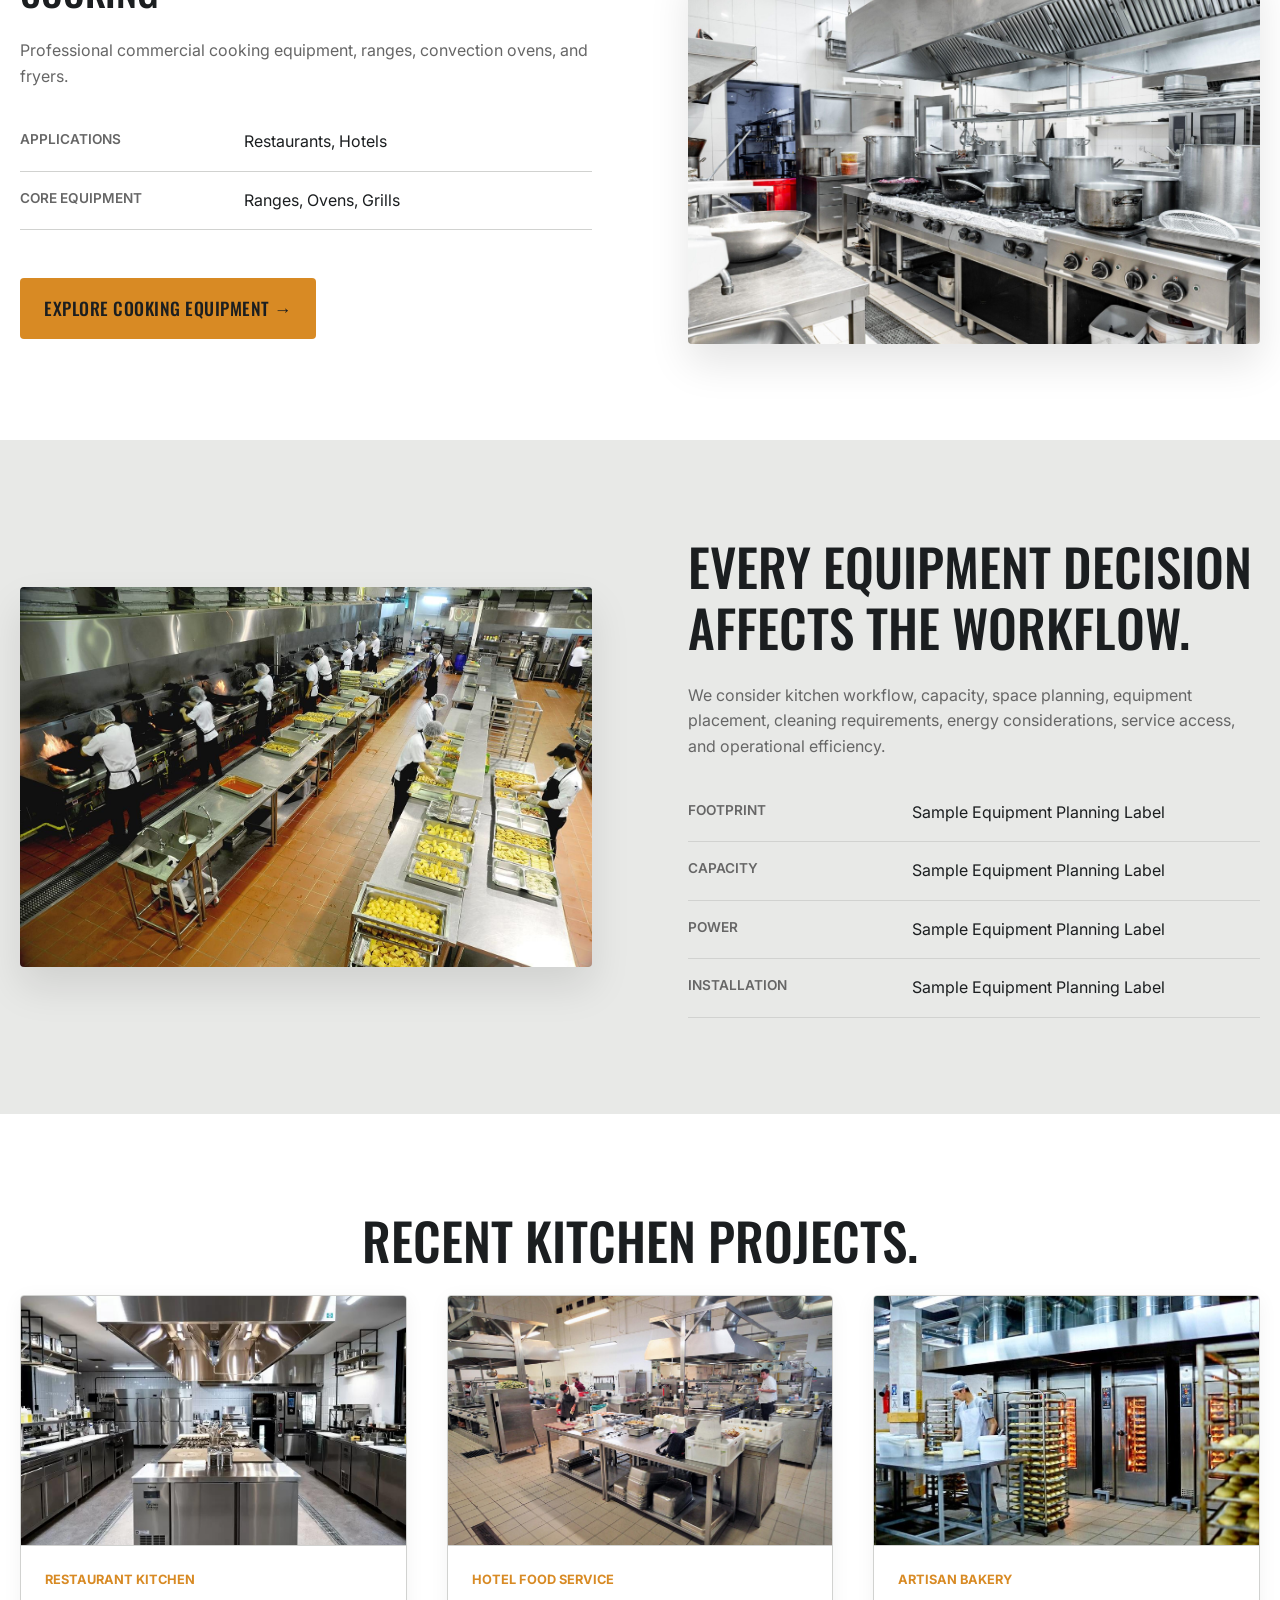
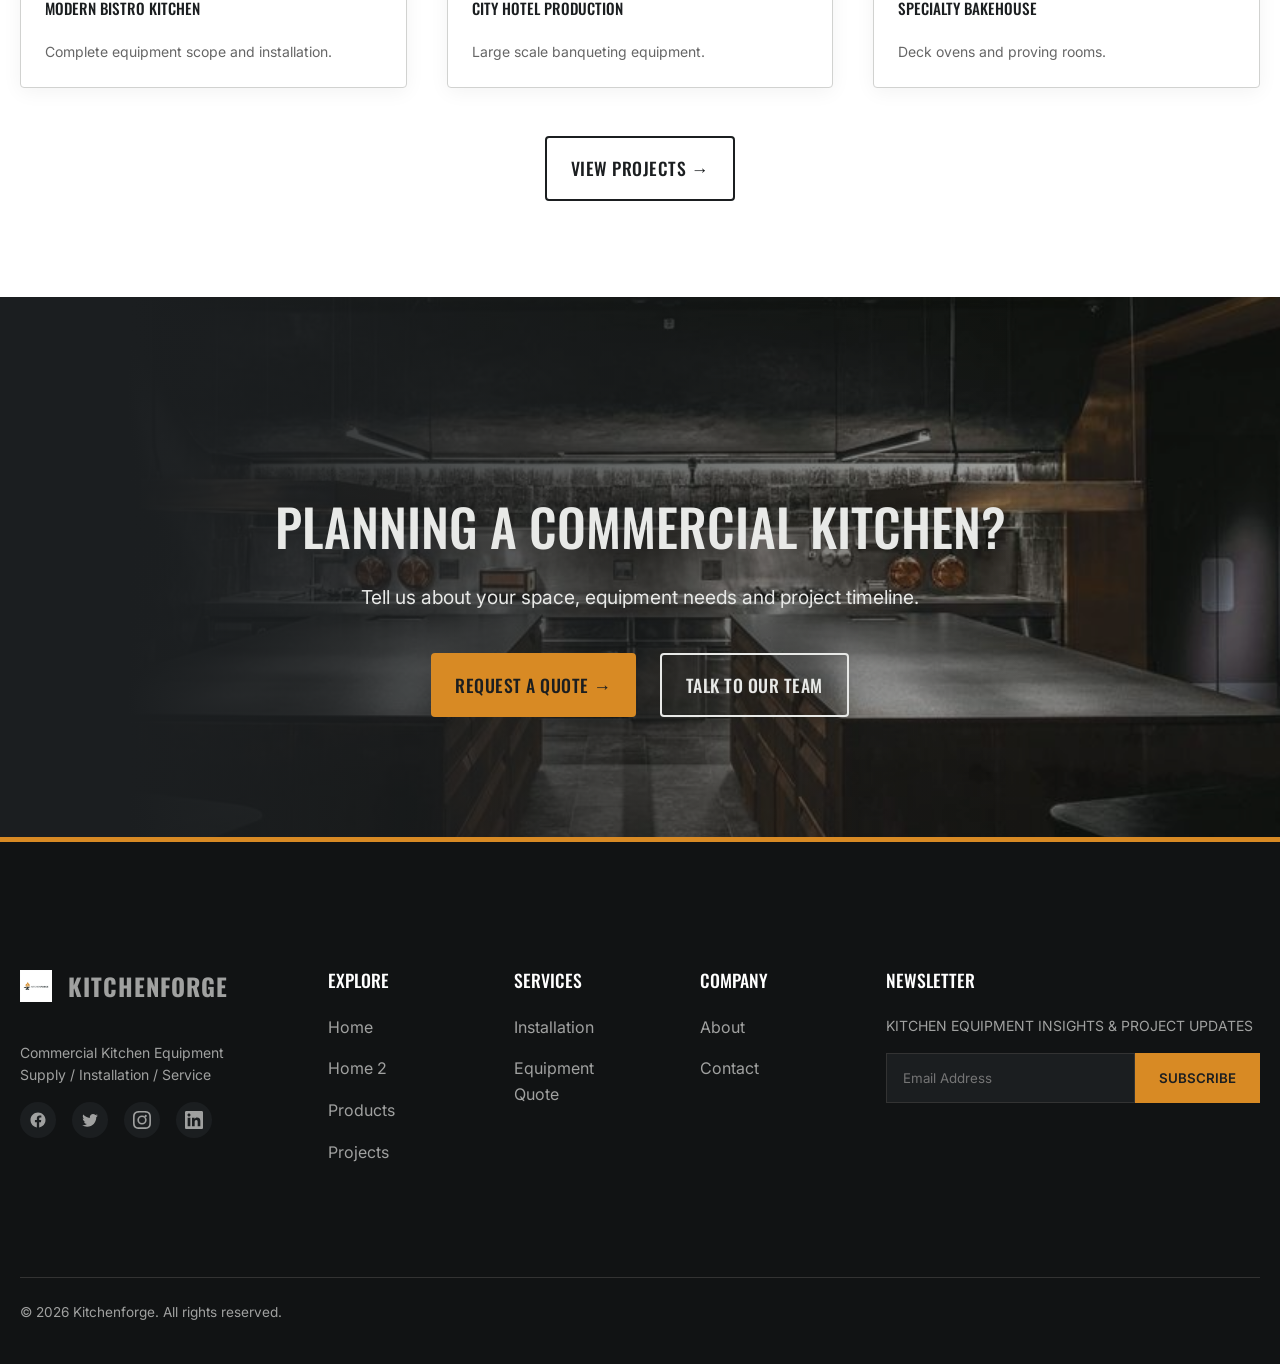
==== commit 0f2a0c23: "changes" ====
--- a/index.html
+++ b/index.html
@@ -1,4 +1,4 @@
-<!DOCTYPE html>
+﻿<!DOCTYPE html>
 <html lang="en" data-theme="light" dir="ltr">
 
 <head>
@@ -63,7 +63,7 @@
             <a href="home-2.html">Home 2</a>
             <a href="about.html">About</a>
             <a href="products.html">Products</a>
-            <a href="installation-service.html">Installation & Service</a>
+            <a href="installation-service.html">Installation</a>
             <a href="projects.html">Projects</a>
             <a href="contact.html">Contact</a>
             <button class="btn btn-primary mt-4 quote-trigger">ENQUIRY</button>
@@ -192,7 +192,7 @@
         <section class="section" style="background-color: var(--color-surface);">
             <div class="container reveal">
                 <h2 class="text-center mb-5">RECENT KITCHEN PROJECTS.</h2>
-                <div class="grid grid-3">
+                <div class="centered-grid-3">
                     <div class="card">
                         <img src="assets/images/project1.jpg" alt="Restaurant Kitchen" class="card-img">
                         <div class="card-body">
@@ -306,8 +306,8 @@
                             <textarea class="form-control" rows="3" required></textarea>
                         </div>
                     </div>
-                    <div class="mt-4 flex gap-md">
-                        <button type="submit" class="btn btn-primary">SEND QUOTE REQUEST →</button>
+                    <div class="mt-4 flex gap-md mob-stack">
+                        <button type="submit" class="btn btn-primary">SEND QUOTE REQUEST</button>
                         <button type="button" class="btn btn-secondary quote-cancel">MAYBE LATER</button>
                     </div>
                 </form>
@@ -331,7 +331,7 @@
                             <span class="brand-name">KITCHENFORGE</span>
                         </div>
                     </a>
-                    <p class="text-sm mb-4">Commercial Kitchen Equipment<br>Supply / Installation / Service</p>
+                    <p class="text-sm mb-4" style="margin-top: 1rem;">Commercial Kitchen Equipment<br>Supply / Installation / Service</p>
                     <div class="social-icons">
                         <a href="#" aria-label="Facebook"><svg viewBox="0 0 24 24">
                                 <path
@@ -363,7 +363,7 @@
                 <div class="footer-col">
                     <h4>SERVICES</h4>
                     <ul class="footer-links">
-                        <li><a href="installation-service.html">Installation & Service</a></li>
+                        <li><a href="installation-service.html">Installation</a></li>
                         <li><a href="#" class="quote-trigger">Equipment Quote</a></li>
                     </ul>
                 </div>
@@ -400,4 +400,7 @@
     <script src="assets/js/main.js"></script>
 </body>
 
-</html>+</html>
+
+
+
--- a/assets/css/style.css
+++ b/assets/css/style.css
@@ -42,7 +42,7 @@
   --radius-sm: 4px;
   --radius-md: 8px;
   --radius-lg: 16px;
-  
+
   /* Z-Index */
   --z-nav: 1000;
   --z-drawer: 1100;
@@ -64,7 +64,9 @@
 /* ==========================================================================
    RESET & BASE
    ========================================================================== */
-*, *::before, *::after {
+*,
+*::before,
+*::after {
   box-sizing: border-box;
   margin: 0;
   padding: 0;
@@ -85,7 +87,11 @@
   transition: background-color var(--transition), color var(--transition);
 }
 
-img, picture, video, canvas, svg {
+img,
+picture,
+video,
+canvas,
+svg {
   display: block;
   max-width: 100%;
   height: auto;
@@ -98,7 +104,10 @@
   transition: var(--transition);
 }
 
-button, input, select, textarea {
+button,
+input,
+select,
+textarea {
   font-family: inherit;
   border: none;
   background: none;
@@ -109,7 +118,12 @@
   cursor: pointer;
 }
 
-h1, h2, h3, h4, h5, h6 {
+h1,
+h2,
+h3,
+h4,
+h5,
+h6 {
   font-family: var(--font-heading);
   text-transform: uppercase;
   line-height: 1.2;
@@ -117,10 +131,21 @@
   margin-bottom: var(--space-md);
 }
 
-h1 { font-size: clamp(2.5rem, 5vw, 4.5rem); }
-h2 { font-size: clamp(2rem, 4vw, 3.5rem); }
-h3 { font-size: clamp(1.5rem, 3vw, 2.5rem); }
-h4 { font-size: clamp(1.2rem, 2vw, 1.8rem); }
+h1 {
+  font-size: clamp(2.5rem, 5vw, 4.5rem);
+}
+
+h2 {
+  font-size: clamp(2rem, 4vw, 3.5rem);
+}
+
+h3 {
+  font-size: clamp(1.5rem, 3vw, 2.5rem);
+}
+
+h4 {
+  font-size: clamp(1.2rem, 2vw, 1.8rem);
+}
 
 /* ==========================================================================
    LAYOUT UTILITIES
@@ -153,23 +178,77 @@
   gap: var(--space-lg);
 }
 
-.grid-2 { grid-template-columns: repeat(auto-fit, minmax(min(100%, 400px), 1fr)); }
-.grid-3 { grid-template-columns: repeat(auto-fit, minmax(min(100%, 350px), 1fr)); }
-.grid-4 { grid-template-columns: repeat(auto-fit, minmax(min(100%, 250px), 1fr)); }
-
-.flex { display: flex; }
-.flex-col { flex-direction: column; }
-.items-center { align-items: center; }
-.justify-between { justify-content: space-between; }
-.justify-center { justify-content: center; }
-.gap-sm { gap: var(--space-sm); }
-.gap-md { gap: var(--space-md); }
-.gap-lg { gap: var(--space-lg); }
-
-.text-center { text-align: center; }
-.text-accent { color: var(--color-safety-amber); }
-.text-muted { color: var(--color-muted); }
-.text-sm { font-size: 0.875rem; }
+.grid-2 {
+  grid-template-columns: repeat(auto-fit, minmax(min(100%, 400px), 1fr));
+}
+
+.grid-3 {
+  grid-template-columns: repeat(auto-fit, minmax(min(100%, 350px), 1fr));
+}
+
+.grid-4 {
+  grid-template-columns: repeat(auto-fit, minmax(min(100%, 250px), 1fr));
+}
+
+.centered-grid-3 {
+  display: flex;
+  flex-wrap: wrap;
+  justify-content: center;
+  gap: var(--space-lg);
+}
+
+.centered-grid-3>* {
+  flex: 1 1 300px;
+  max-width: 400px;
+}
+
+.flex {
+  display: flex;
+}
+
+.flex-col {
+  flex-direction: column;
+}
+
+.items-center {
+  align-items: center;
+}
+
+.justify-between {
+  justify-content: space-between;
+}
+
+.justify-center {
+  justify-content: center;
+}
+
+.gap-sm {
+  gap: var(--space-sm);
+}
+
+.gap-md {
+  gap: var(--space-md);
+}
+
+.gap-lg {
+  gap: var(--space-lg);
+}
+
+.text-center {
+  text-align: center;
+}
+
+.text-accent {
+  color: var(--color-safety-amber);
+}
+
+.text-muted {
+  color: var(--color-muted);
+}
+
+.text-sm {
+  font-size: 0.875rem;
+}
 
 /* ==========================================================================
    BUTTONS
@@ -234,7 +313,7 @@
   color: var(--color-stainless);
   z-index: var(--z-nav);
   transition: var(--transition);
-  box-shadow: 0 4px 20px rgba(0,0,0,0.1);
+  box-shadow: 0 4px 20px rgba(0, 0, 0, 0.1);
 }
 
 .navbar .container {
@@ -323,7 +402,7 @@
 }
 
 .nav-icon-btn:hover {
-  background-color: rgba(255,255,255,0.1);
+  background-color: rgba(255, 255, 255, 0.1);
   color: var(--color-safety-amber);
 }
 
@@ -354,9 +433,12 @@
 }
 
 @media (max-width: 1024px) {
-  .nav-links, .nav-actions .desktop-only {
+
+  .nav-links,
+  .nav-actions .desktop-only {
     display: none;
   }
+
   .hamburger {
     display: flex;
   }
@@ -376,7 +458,7 @@
   transition: inset-inline-end 0.4s cubic-bezier(0.77, 0, 0.175, 1);
   display: flex;
   flex-direction: column;
-  box-shadow: -10px 0 30px rgba(0,0,0,0.5);
+  box-shadow: -10px 0 30px rgba(0, 0, 0, 0.5);
   overflow-y: auto;
 }
 
@@ -413,7 +495,8 @@
   text-transform: uppercase;
 }
 
-.drawer-links a.active, .drawer-links a:hover {
+.drawer-links a.active,
+.drawer-links a:hover {
   color: var(--color-safety-amber);
 }
 
@@ -430,7 +513,7 @@
   align-items: center;
   gap: var(--space-xs);
   padding: var(--space-xs) var(--space-sm);
-  background-color: rgba(255,255,255,0.1);
+  background-color: rgba(255, 255, 255, 0.1);
   border-radius: var(--radius-sm);
   font-size: 0.9rem;
 }
@@ -441,7 +524,7 @@
   left: 0;
   width: 100%;
   height: 100%;
-  background-color: rgba(0,0,0,0.6);
+  background-color: rgba(0, 0, 0, 0.6);
   backdrop-filter: blur(4px);
   z-index: 1050;
   opacity: 0;
@@ -462,7 +545,8 @@
   min-height: 90vh;
   display: flex;
   align-items: center;
-  padding-top: 80px; /* Offset for navbar */
+  padding-top: 80px;
+  /* Offset for navbar */
   background-color: var(--color-graphite);
   color: var(--color-stainless);
   overflow: hidden;
@@ -506,7 +590,7 @@
 
 .hero-content h1 {
   margin-bottom: var(--space-md);
-  text-shadow: 0 4px 20px rgba(0,0,0,0.5);
+  text-shadow: 0 4px 20px rgba(0, 0, 0, 0.5);
 }
 
 .hero-content p {
@@ -556,9 +640,26 @@
   .hero-split {
     grid-template-columns: 1fr;
   }
+
   .hero-split-image {
     min-height: 400px;
-  }
+    display: flex;
+    flex-direction: column;
+  }
+
+  .hero-split-image img {
+    flex-grow: 1;
+    height: auto;
+  }
+
+  .hero-split-overlay {
+    position: relative;
+    inset-inline-start: auto;
+    bottom: auto;
+    width: 100%;
+    text-align: center;
+  }
+
   .hero-split-content {
     padding: var(--space-xl) var(--space-md);
     text-align: center;
@@ -578,10 +679,12 @@
 
 @media (max-width: 1024px) {
   .editorial-split {
-    grid-template-columns: 1fr;
-  }
+    display: flex;
+    flex-direction: column;
+  }
+
   .editorial-split.reverse {
-    direction: rtl; /* simple trick for reversing on mobile if needed, better done via flex */
+    flex-direction: column-reverse;
   }
 }
 
@@ -589,11 +692,12 @@
   width: 100%;
   height: auto;
   border-radius: var(--radius-sm);
-  box-shadow: 0 20px 40px rgba(0,0,0,0.1);
+  box-shadow: 0 20px 40px rgba(0, 0, 0, 0.1);
 }
 
 .process-timeline {
   display: flex;
+  flex-wrap: wrap;
   justify-content: space-between;
   position: relative;
   margin-top: var(--space-xl);
@@ -609,9 +713,11 @@
     overflow-x: hidden;
     justify-items: center;
   }
+
   .process-timeline::before {
     display: none;
   }
+
   .process-step {
     width: 100%;
   }
@@ -621,13 +727,21 @@
   .process-timeline {
     grid-template-columns: 1fr;
   }
+
   .mob-stack {
     flex-direction: column;
     width: 100%;
     margin-bottom: 2rem;
   }
+
   .mob-stack .btn {
     width: 100%;
+  }
+
+  .spec-list li {
+    flex-direction: column;
+    gap: var(--space-xs);
+    align-items: flex-start;
   }
 }
 
@@ -676,7 +790,8 @@
 
 .spec-list li {
   display: flex;
-  justify-content: space-between;
+  justify-content: flex-start;
+  gap: var(--space-md);
   padding-block: var(--space-sm);
   border-bottom: 1px solid var(--color-border);
 }
@@ -686,6 +801,7 @@
   color: var(--color-muted);
   text-transform: uppercase;
   font-size: 0.85rem;
+  flex: 0 0 35%;
 }
 
 /* ==========================================================================
@@ -695,7 +811,7 @@
   background-color: var(--color-surface);
   border-radius: var(--radius-sm);
   overflow: hidden;
-  box-shadow: 0 4px 20px rgba(0,0,0,0.05);
+  box-shadow: 0 4px 20px rgba(0, 0, 0, 0.05);
   transition: var(--transition);
   border: 1px solid var(--color-border);
   display: flex;
@@ -705,7 +821,7 @@
 
 .card:hover {
   transform: translateY(-5px);
-  box-shadow: 0 10px 30px rgba(0,0,0,0.1);
+  box-shadow: 0 10px 30px rgba(0, 0, 0, 0.1);
 }
 
 .card-img {
@@ -761,7 +877,7 @@
   left: 0;
   width: 100%;
   padding: var(--space-md);
-  background: linear-gradient(to top, rgba(0,0,0,0.9), transparent);
+  background: linear-gradient(to top, rgba(0, 0, 0, 0.9), transparent);
   color: #fff;
   transform: translateY(20px);
   opacity: 0;
@@ -797,7 +913,8 @@
   transition: var(--transition);
 }
 
-.filter-btn:hover, .filter-btn.active {
+.filter-btn:hover,
+.filter-btn.active {
   background-color: var(--color-graphite);
   color: var(--color-stainless);
   border-color: var(--color-graphite);
@@ -819,13 +936,26 @@
 
 .form-control {
   width: 100%;
-  padding: var(--space-sm);
+  padding: 0.75rem 1rem;
   background-color: var(--color-background);
   border: 1px solid var(--color-border);
   border-radius: var(--radius-sm);
   color: var(--color-text);
   font-size: 1rem;
   transition: var(--transition);
+}
+
+select.form-control {
+  padding-right: 2.5rem;
+  cursor: pointer;
+  margin-bottom: 1rem;
+  appearance: none;
+  -webkit-appearance: none;
+  -moz-appearance: none;
+  background-image: url("data:image/svg+xml;charset=UTF-8,%3Csvg%20xmlns%3D%22http%3A%2F%2Fwww.w3.org%2F2000%2Fsvg%22%20width%3D%2224%22%20height%3D%2224%22%20viewBox%3D%220%200%2024%22%20fill%3D%22none%22%20stroke%3D%22%23A0A1A0%22%20stroke-width%3D%222%22%20stroke-linecap%3D%22round%22%20stroke-linejoin%3D%22round%22%3E%3Cpolyline%20points%3D%226%209%2012%2015%2018%209%22%3E%3C%2Fpolyline%3E%3C%2Fsvg%3E");
+  background-repeat: no-repeat;
+  background-position: right 1rem center;
+  background-size: 1rem;
 }
 
 .form-control:focus {
@@ -863,7 +993,7 @@
   position: relative;
   transform: scale(0.95);
   transition: var(--transition);
-  box-shadow: 0 20px 50px rgba(0,0,0,0.3);
+  box-shadow: 0 20px 50px rgba(0, 0, 0, 0.3);
 }
 
 .modal.show .modal-content {
@@ -951,12 +1081,21 @@
     grid-template-columns: 1fr;
     text-align: center;
   }
+
+  .footer-col .nav-brand,
+  .footer-col .social-icons {
+    justify-content: center;
+  }
 }
 
 .footer-col h4 {
   color: #FFFFFF;
   margin-bottom: var(--space-md);
   font-size: 1.1rem;
+}
+
+.footer-col .nav-brand {
+  margin-bottom: 2.5rem !important;
 }
 
 .footer-links {
@@ -1056,6 +1195,7 @@
     opacity: 1;
     transform: none;
   }
+
   * {
     transition-duration: 0.01ms !important;
     animation-duration: 0.01ms !important;
@@ -1079,7 +1219,7 @@
   opacity: 0;
   visibility: hidden;
   transition: var(--transition);
-  box-shadow: 0 4px 10px rgba(0,0,0,0.3);
+  box-shadow: 0 4px 10px rgba(0, 0, 0, 0.3);
 }
 
 .back-to-top.show {
@@ -1090,16 +1230,4 @@
 .back-to-top:hover {
   background-color: var(--color-safety-amber);
   color: var(--color-graphite);
-}
-
- @ m e d i a   ( m a x - w i d t h :   7 6 7 p x )   { 
-     . f o o t e r - c o l ,   . f o o t e r - g r i d ,   . f o o t e r - b o t t o m   { 
-         t e x t - a l i g n :   l e f t   ! i m p o r t a n t ; 
-     } 
- } 
- . f o o t e r - c o l   >   p   { 
-     m a r g i n - t o p :   1 r e m ; 
- } 
- - 
- +}
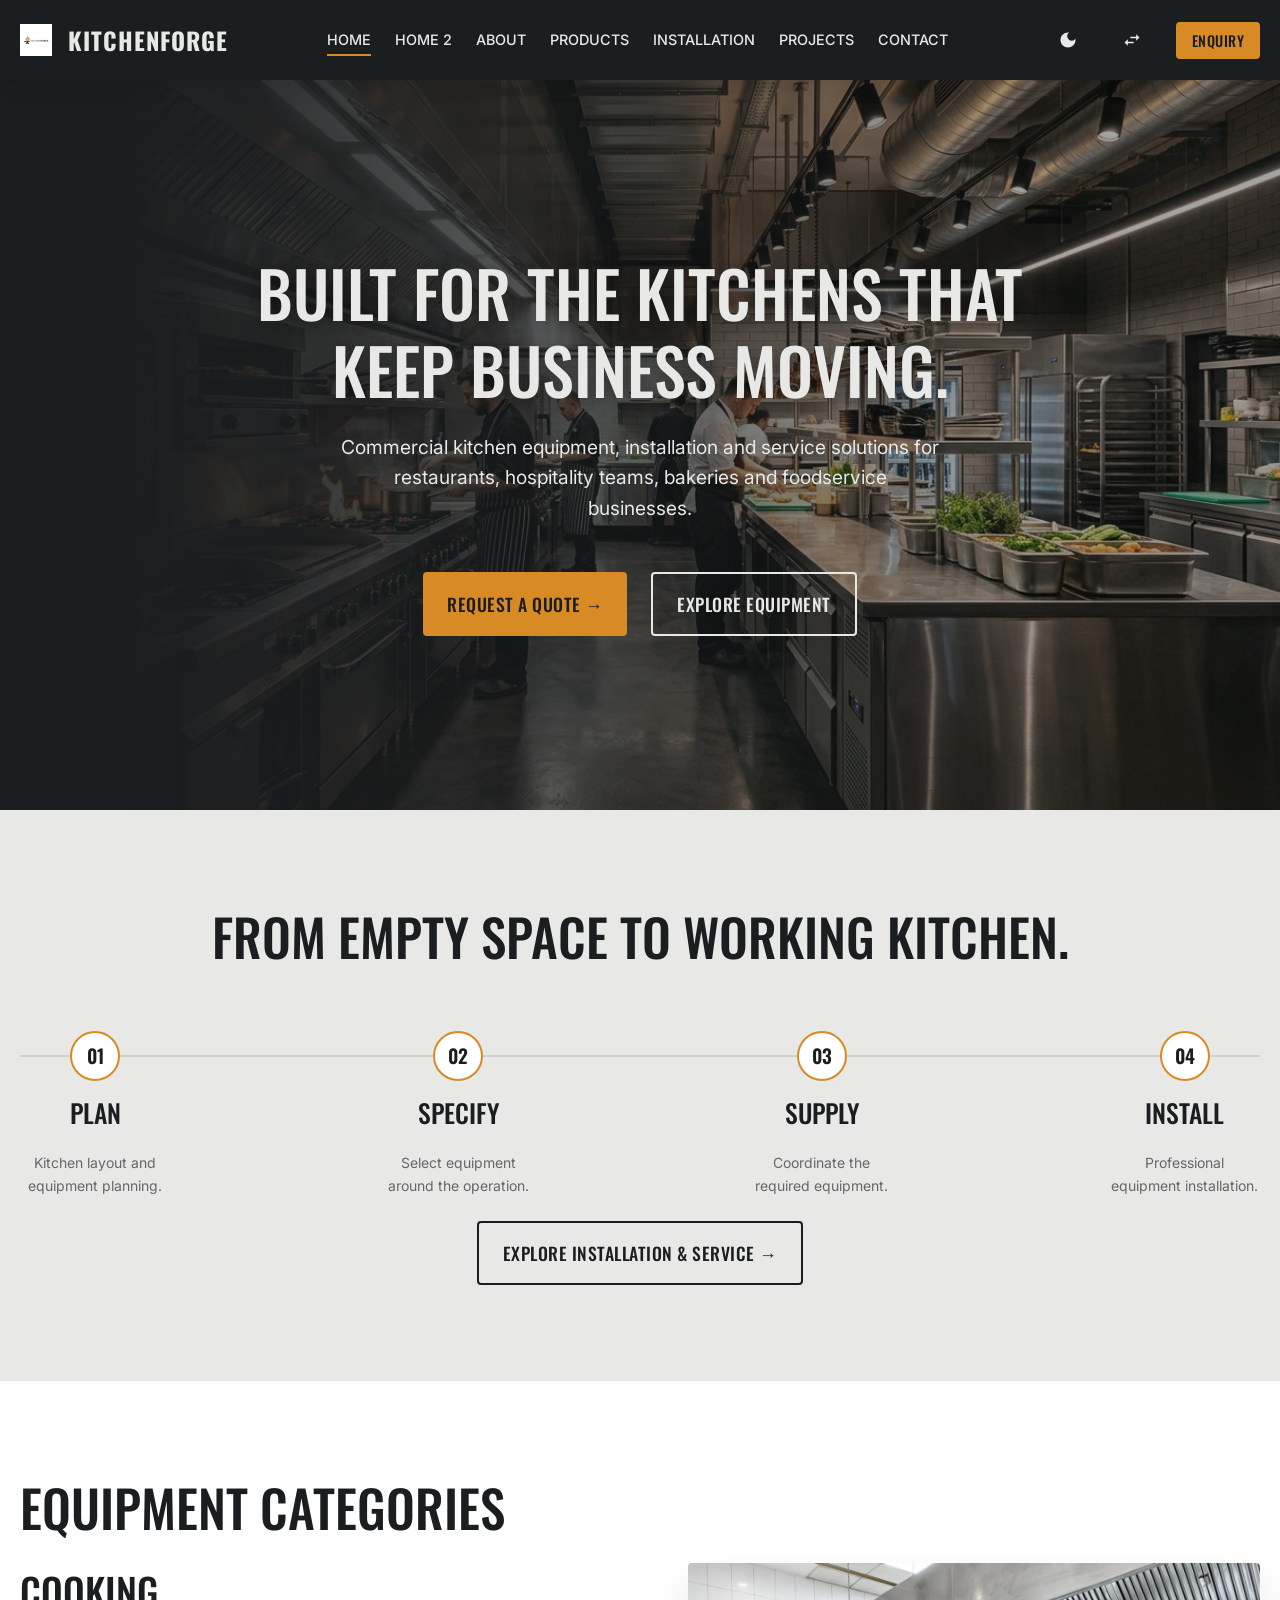
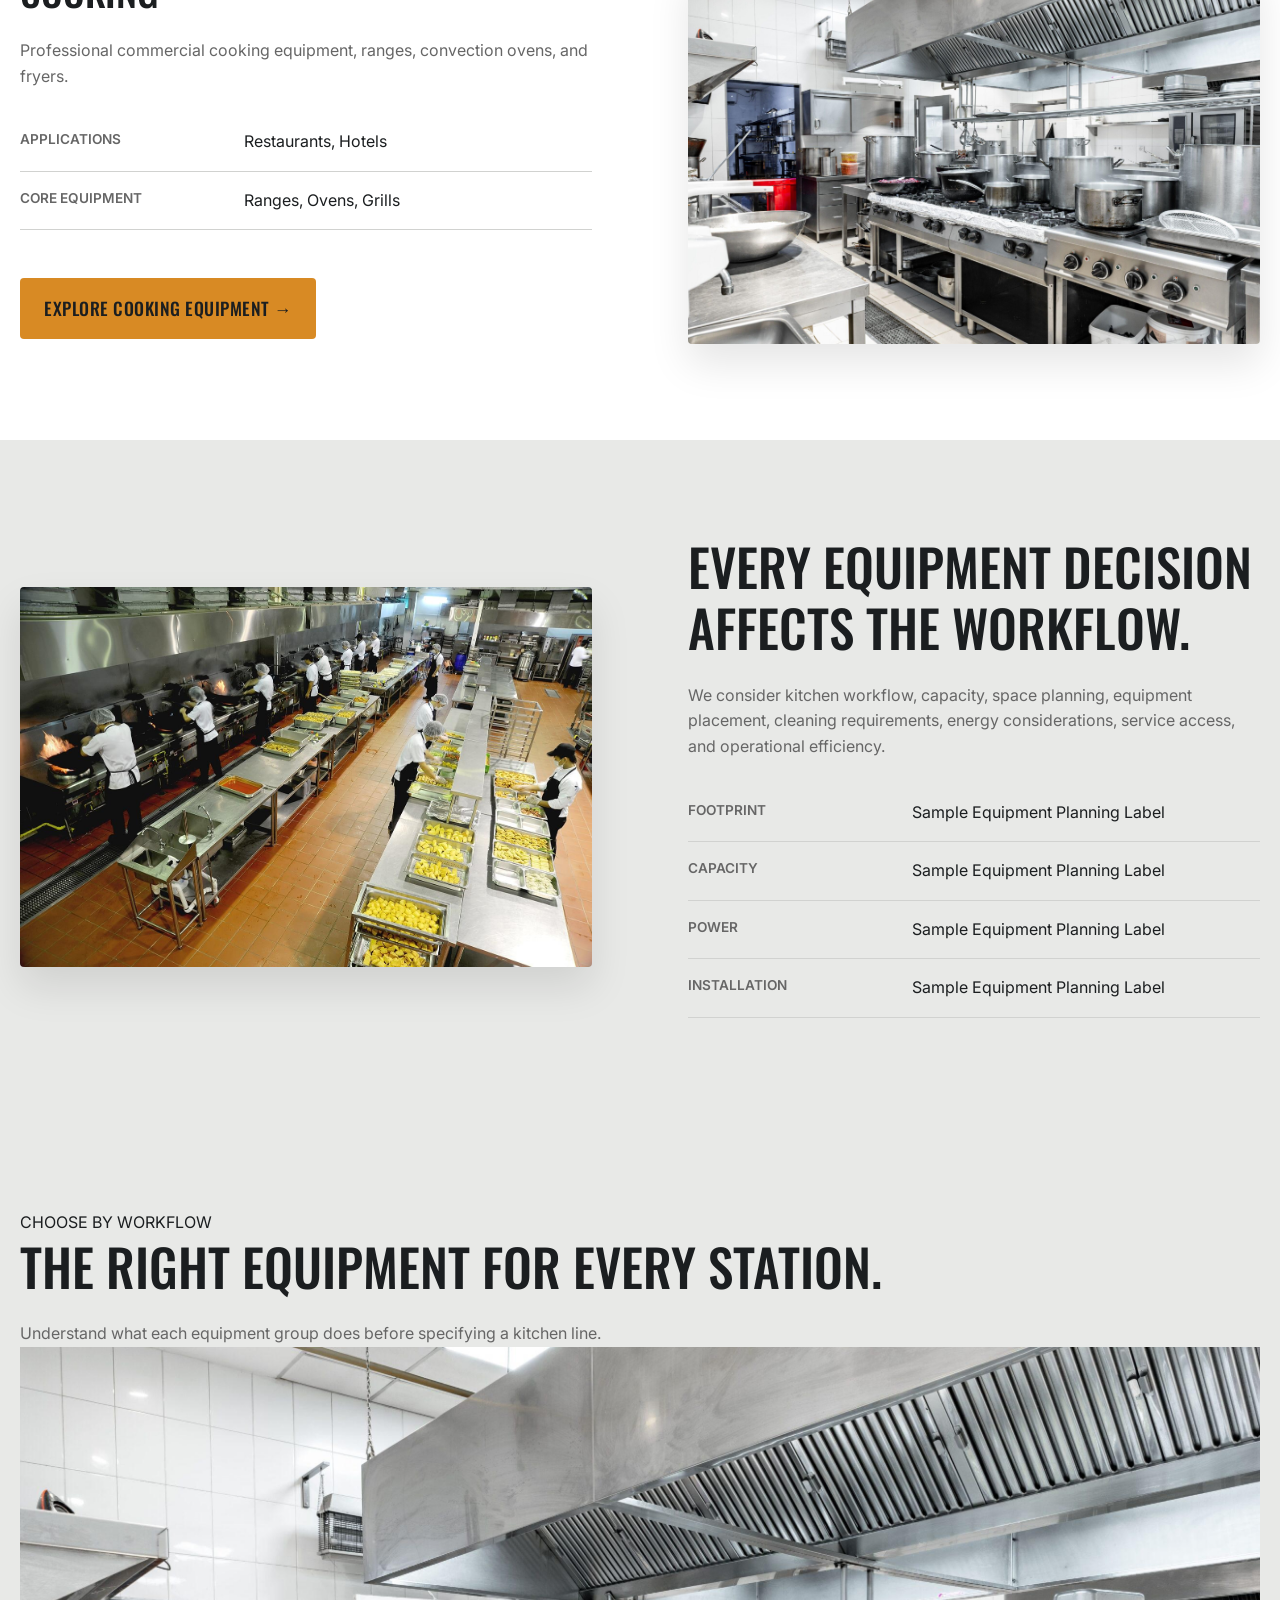
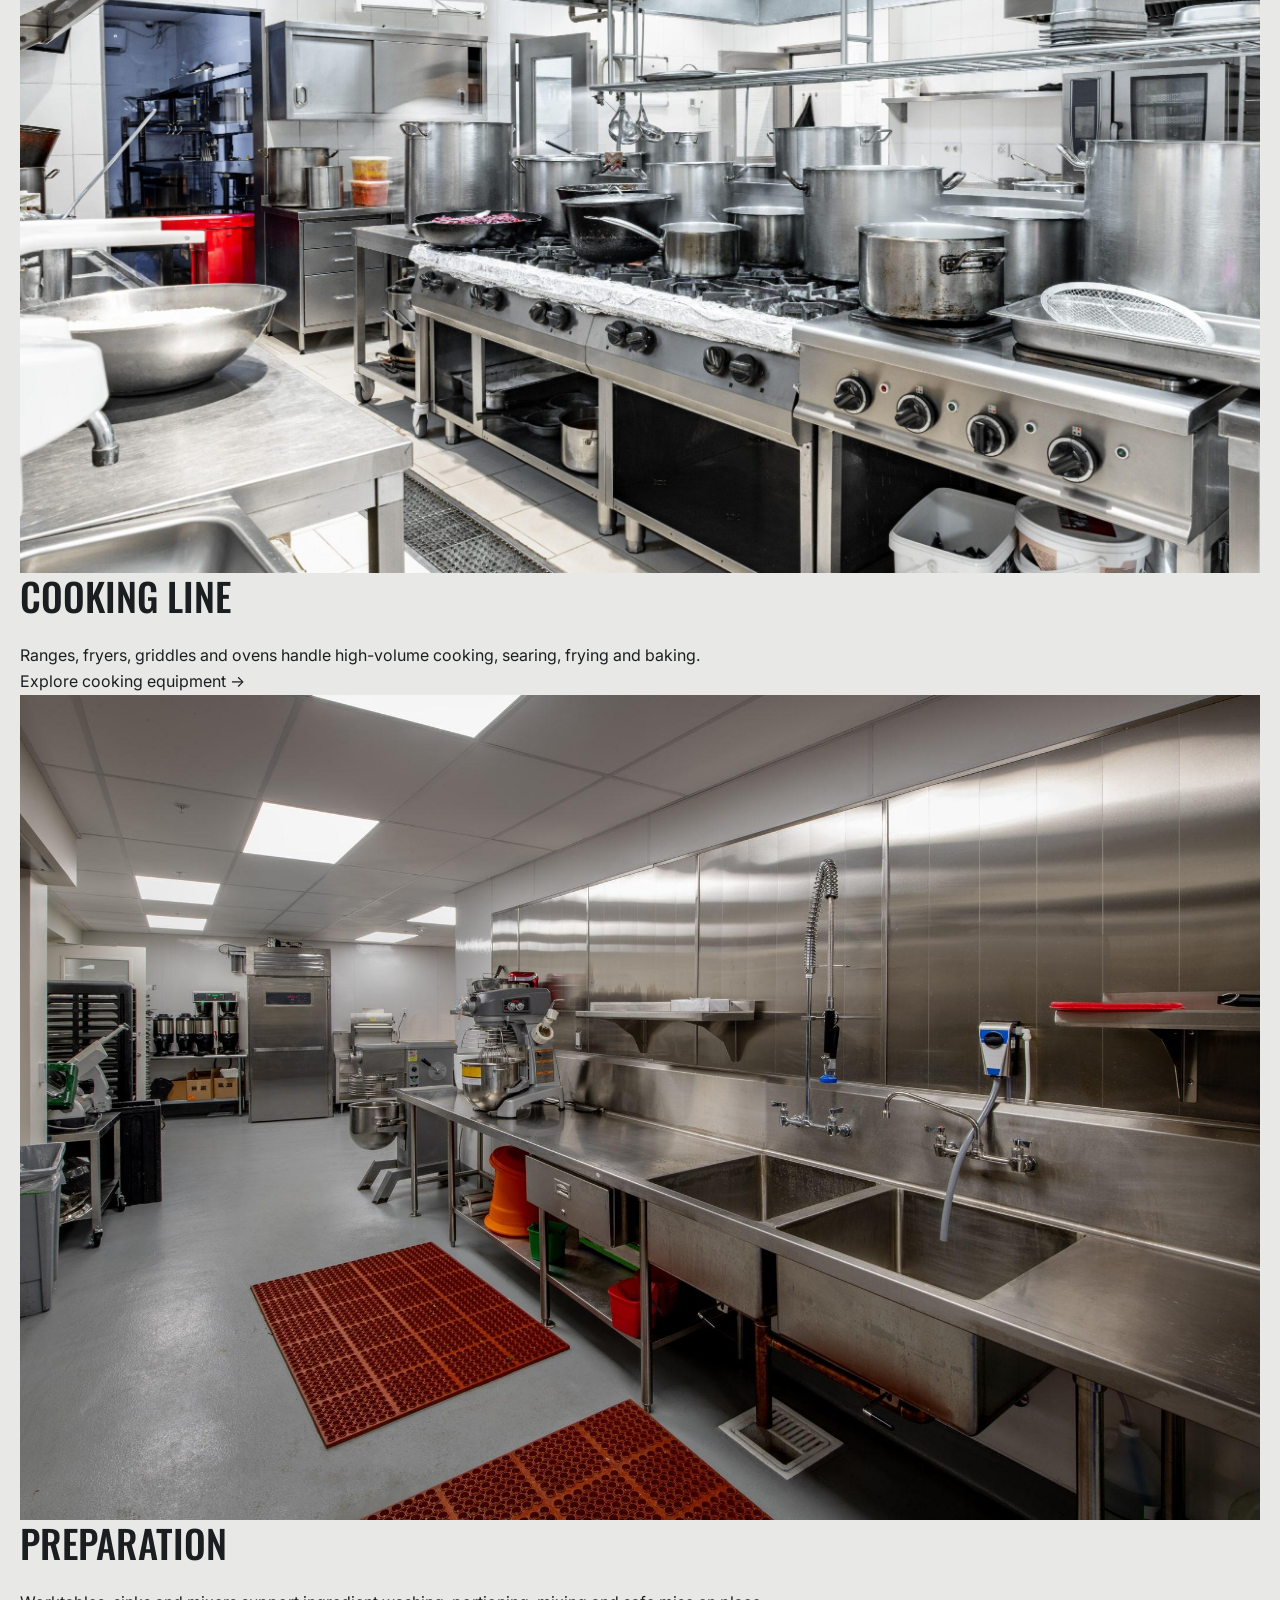
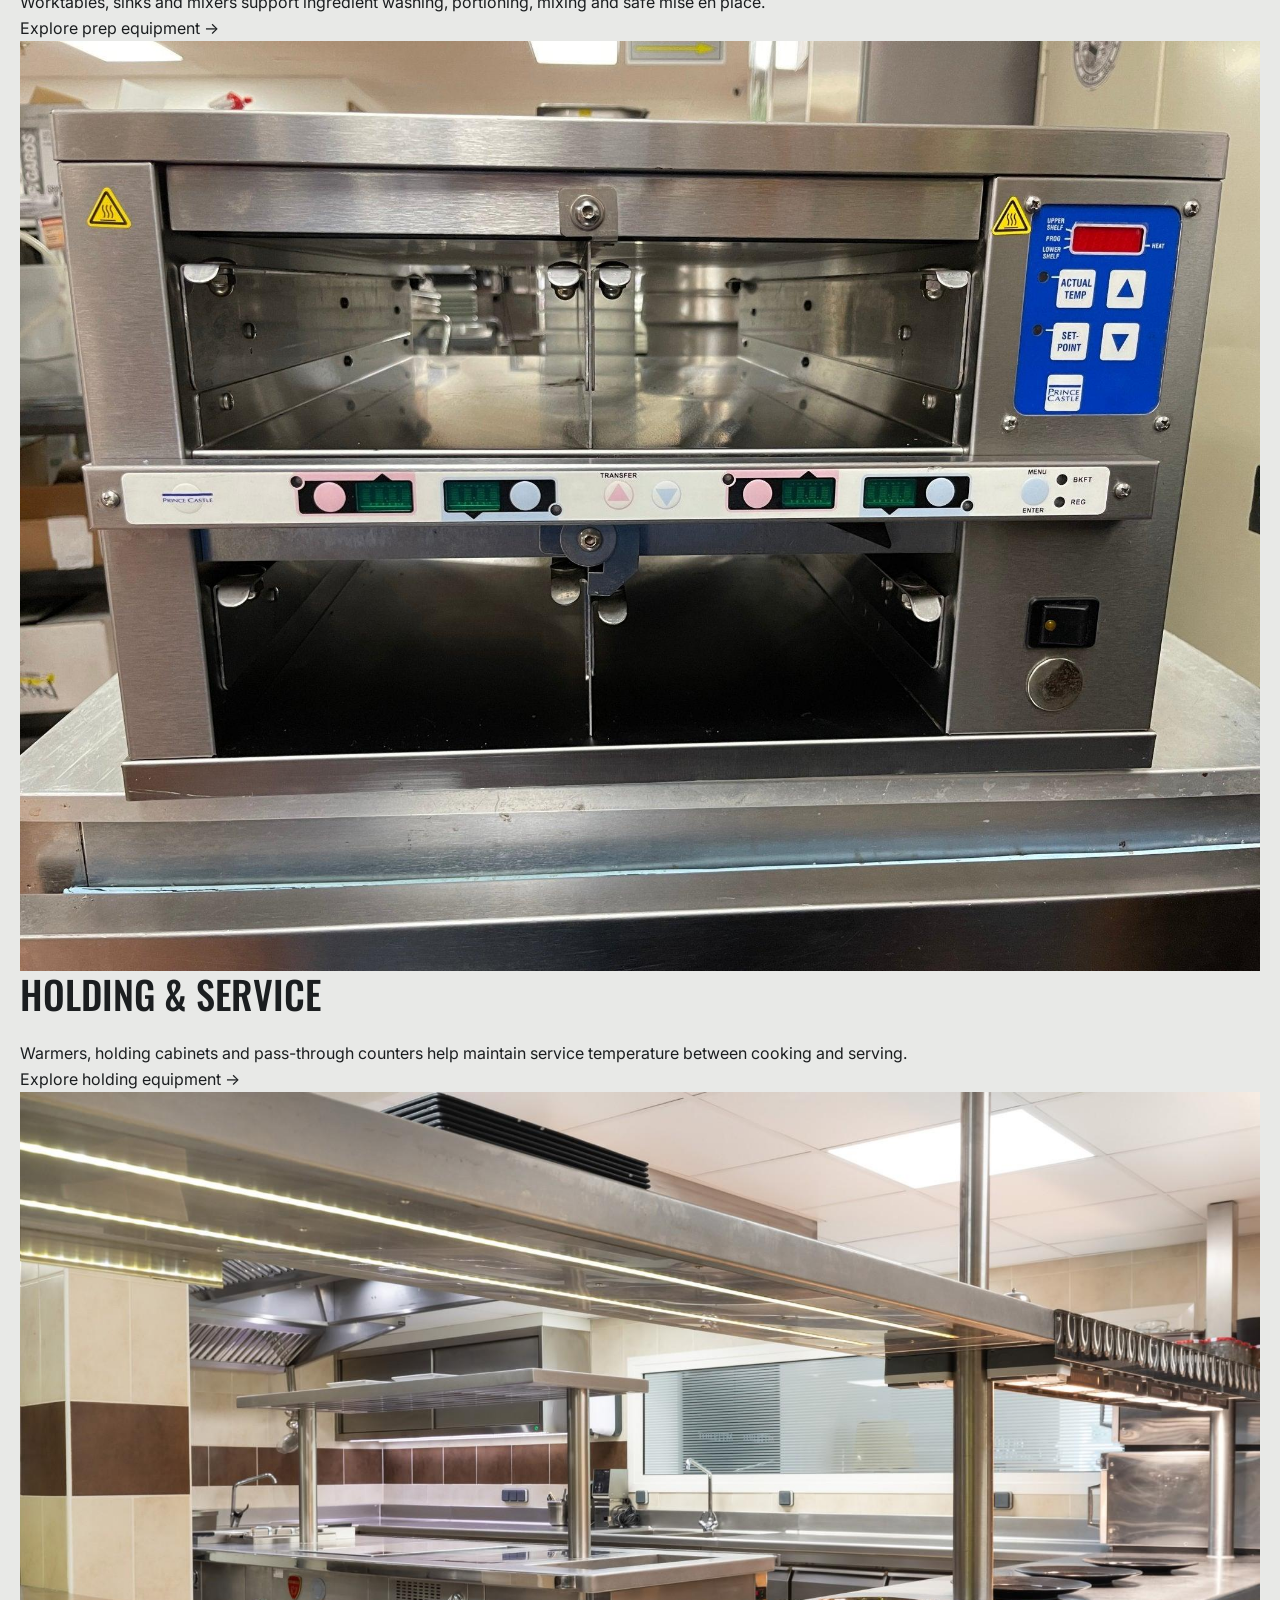
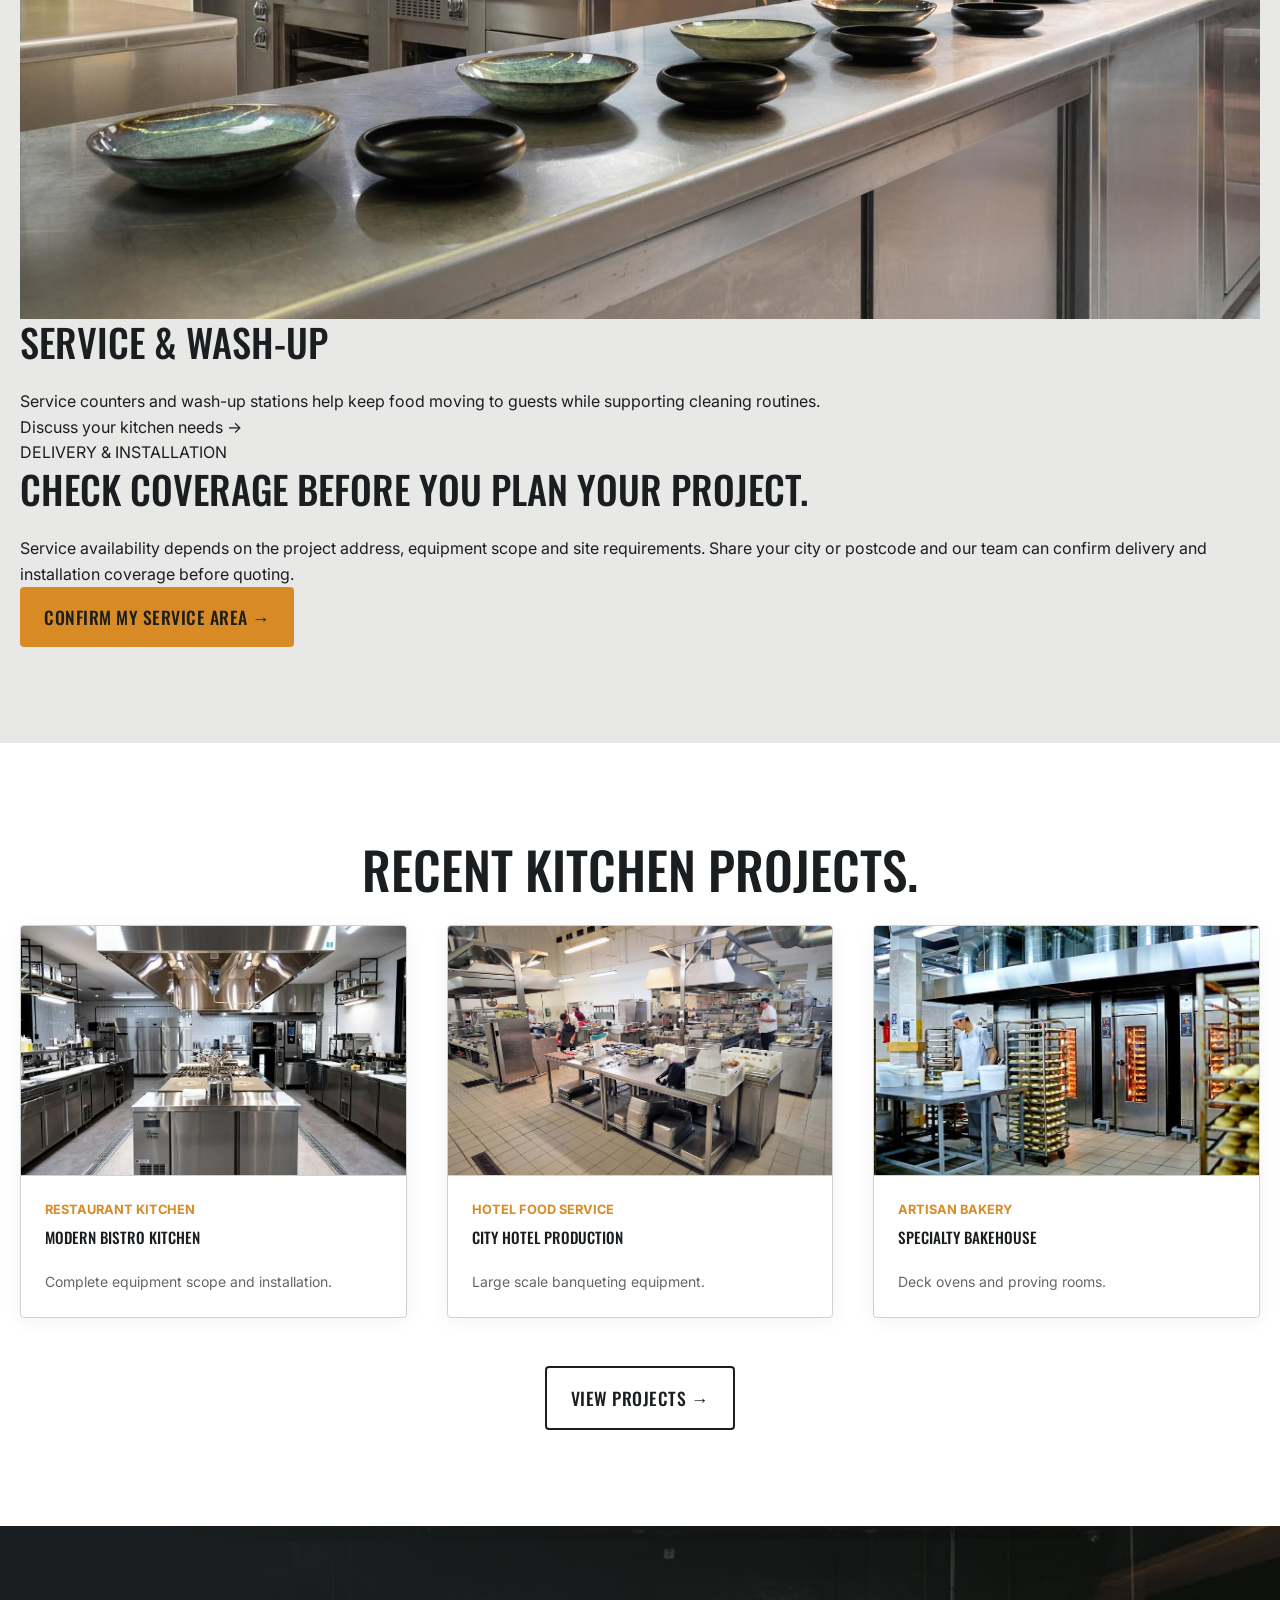
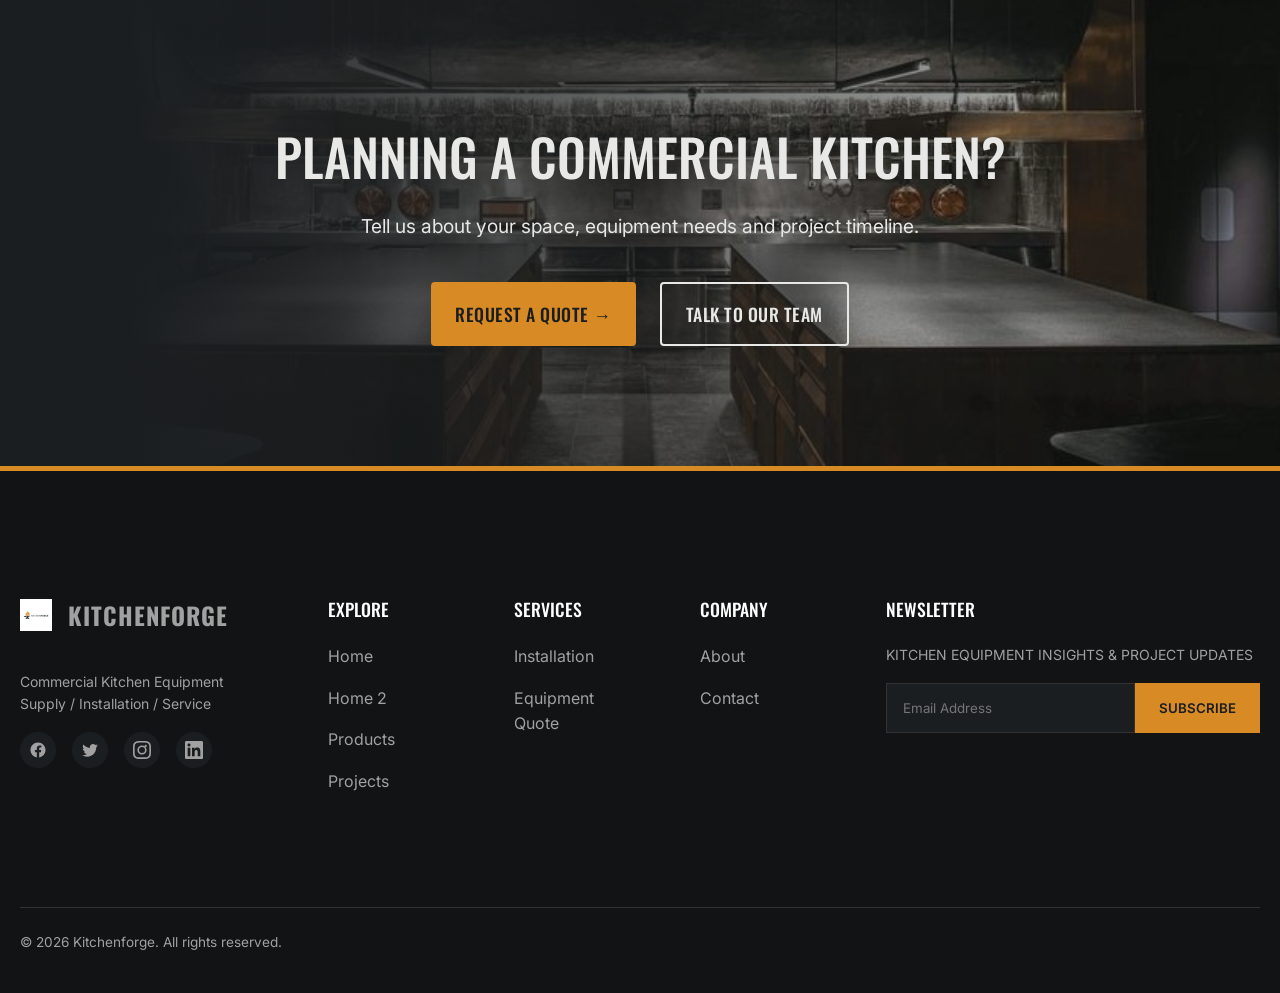
==== commit 03567f78: "corrections" ====
--- a/index.html
+++ b/index.html
@@ -1,4 +1,4 @@
-﻿<!DOCTYPE html>
+<!DOCTYPE html>
 <html lang="en" data-theme="light" dir="ltr">
 
 <head>
@@ -44,7 +44,7 @@
                 </button>
                 <button class="btn btn-primary quote-trigger desktop-only"
                     style="padding: 8px 16px; font-size: 0.9rem;">ENQUIRY</button>
-                <button class="hamburger" aria-label="Menu">
+                <button class="hamburger" aria-label="Open navigation menu" aria-expanded="false" aria-controls="mobile-navigation">
                     <span></span><span></span><span></span>
                 </button>
             </div>
@@ -53,7 +53,7 @@
 
     <!-- MOBILE DRAWER -->
     <div class="overlay"></div>
-    <div class="mobile-drawer">
+    <div class="mobile-drawer" id="mobile-navigation" aria-label="Mobile navigation">
         <button class="drawer-close" aria-label="Close menu"><svg viewBox="0 0 24 24">
                 <path
                     d="M19 6.41L17.59 5 12 10.59 6.41 5 5 6.41 10.59 12 5 17.59 6.41 19 12 13.41 17.59 19 19 17.59 13.41 12z" />
@@ -136,7 +136,7 @@
         </section>
 
         <!-- 03 EQUIPMENT CATEGORIES -->
-        <section class="section" style="background-color: var(--color-surface);">
+        <section class="section equipment-categories-section" style="background-color: var(--color-surface);">
             <div class="container reveal">
                 <h2 class="mb-4">EQUIPMENT CATEGORIES</h2>
                 <div class="editorial-split">
@@ -185,6 +185,23 @@
                         </li>
                     </ul>
                 </div>
+            </div>
+        </section>
+
+        <!-- EQUIPMENT USES: QUICK BUYER GUIDE -->
+        <section class="section equipment-guide" style="background-color: var(--color-background);">
+            <div class="container reveal">
+                <div class="section-heading-row">
+                    <div><p class="eyebrow">CHOOSE BY WORKFLOW</p><h2>THE RIGHT EQUIPMENT FOR EVERY STATION.</h2></div>
+                    <p class="text-muted">Understand what each equipment group does before specifying a kitchen line.</p>
+                </div>
+                <div class="equipment-guide-grid">
+                    <article class="equipment-guide-card"><img src="assets/images/cooking.jpg" alt="Commercial ranges and cooking equipment"><div><h3>Cooking line</h3><p>Ranges, fryers, griddles and ovens handle high-volume cooking, searing, frying and baking.</p><a href="products.html" class="text-link">Explore cooking equipment →</a></div></article>
+                    <article class="equipment-guide-card"><img src="assets/images/prep.jpg" alt="Stainless steel food preparation workstations"><div><h3>Preparation</h3><p>Worktables, sinks and mixers support ingredient washing, portioning, mixing and safe mise en place.</p><a href="products.html" class="text-link">Explore prep equipment →</a></div></article>
+                    <article class="equipment-guide-card"><img src="assets/images/hold.jpg" alt="Commercial hot holding equipment"><div><h3>Holding & service</h3><p>Warmers, holding cabinets and pass-through counters help maintain service temperature between cooking and serving.</p><a href="products.html" class="text-link">Explore holding equipment →</a></div></article>
+                    <article class="equipment-guide-card"><img src="assets/images/serve.jpg" alt="Commercial food service counter"><div><h3>Service & wash-up</h3><p>Service counters and wash-up stations help keep food moving to guests while supporting cleaning routines.</p><a href="products.html" class="text-link">Discuss your kitchen needs →</a></div></article>
+                </div>
+                <div class="service-area-panel"><div><p class="eyebrow">DELIVERY & INSTALLATION</p><h3>CHECK COVERAGE BEFORE YOU PLAN YOUR PROJECT.</h3><p>Service availability depends on the project address, equipment scope and site requirements. Share your city or postcode and our team can confirm delivery and installation coverage before quoting.</p></div><a href="contact.html" class="btn btn-primary">CONFIRM MY SERVICE AREA →</a></div>
             </div>
         </section>
 
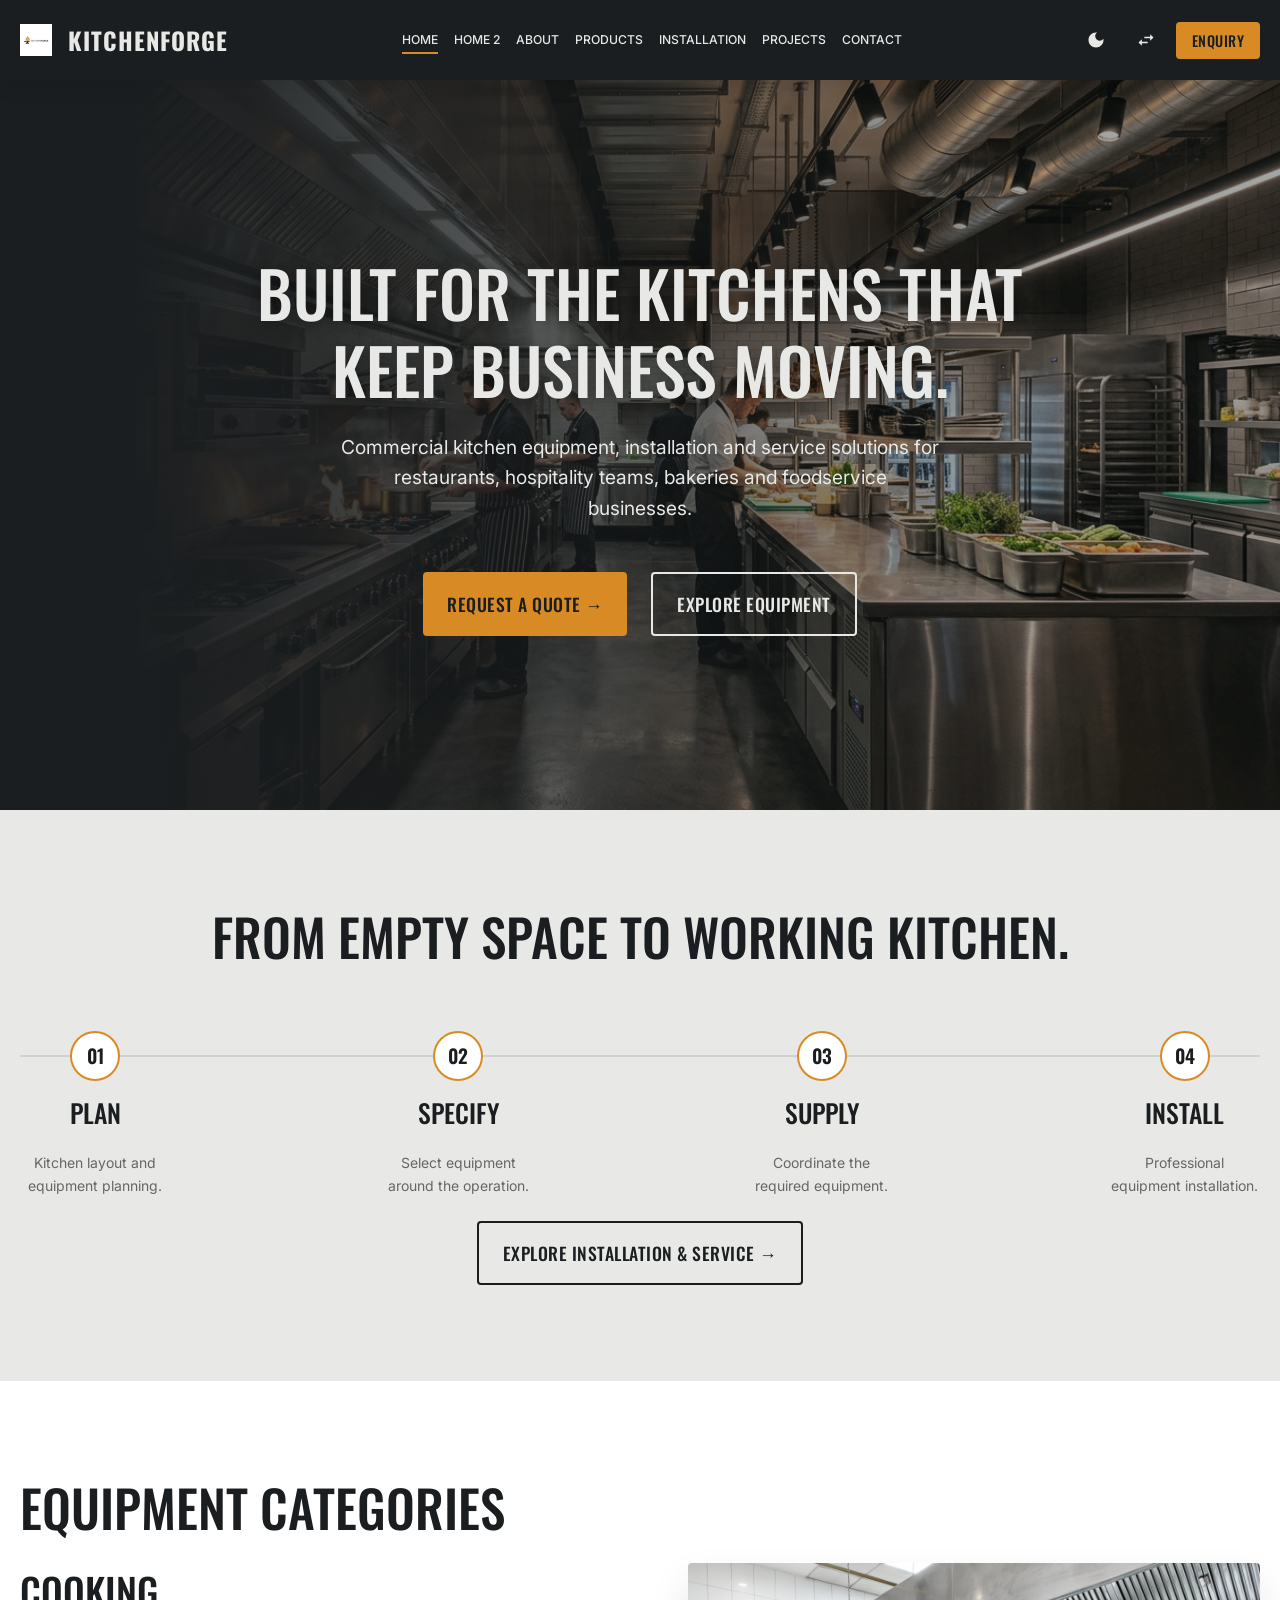
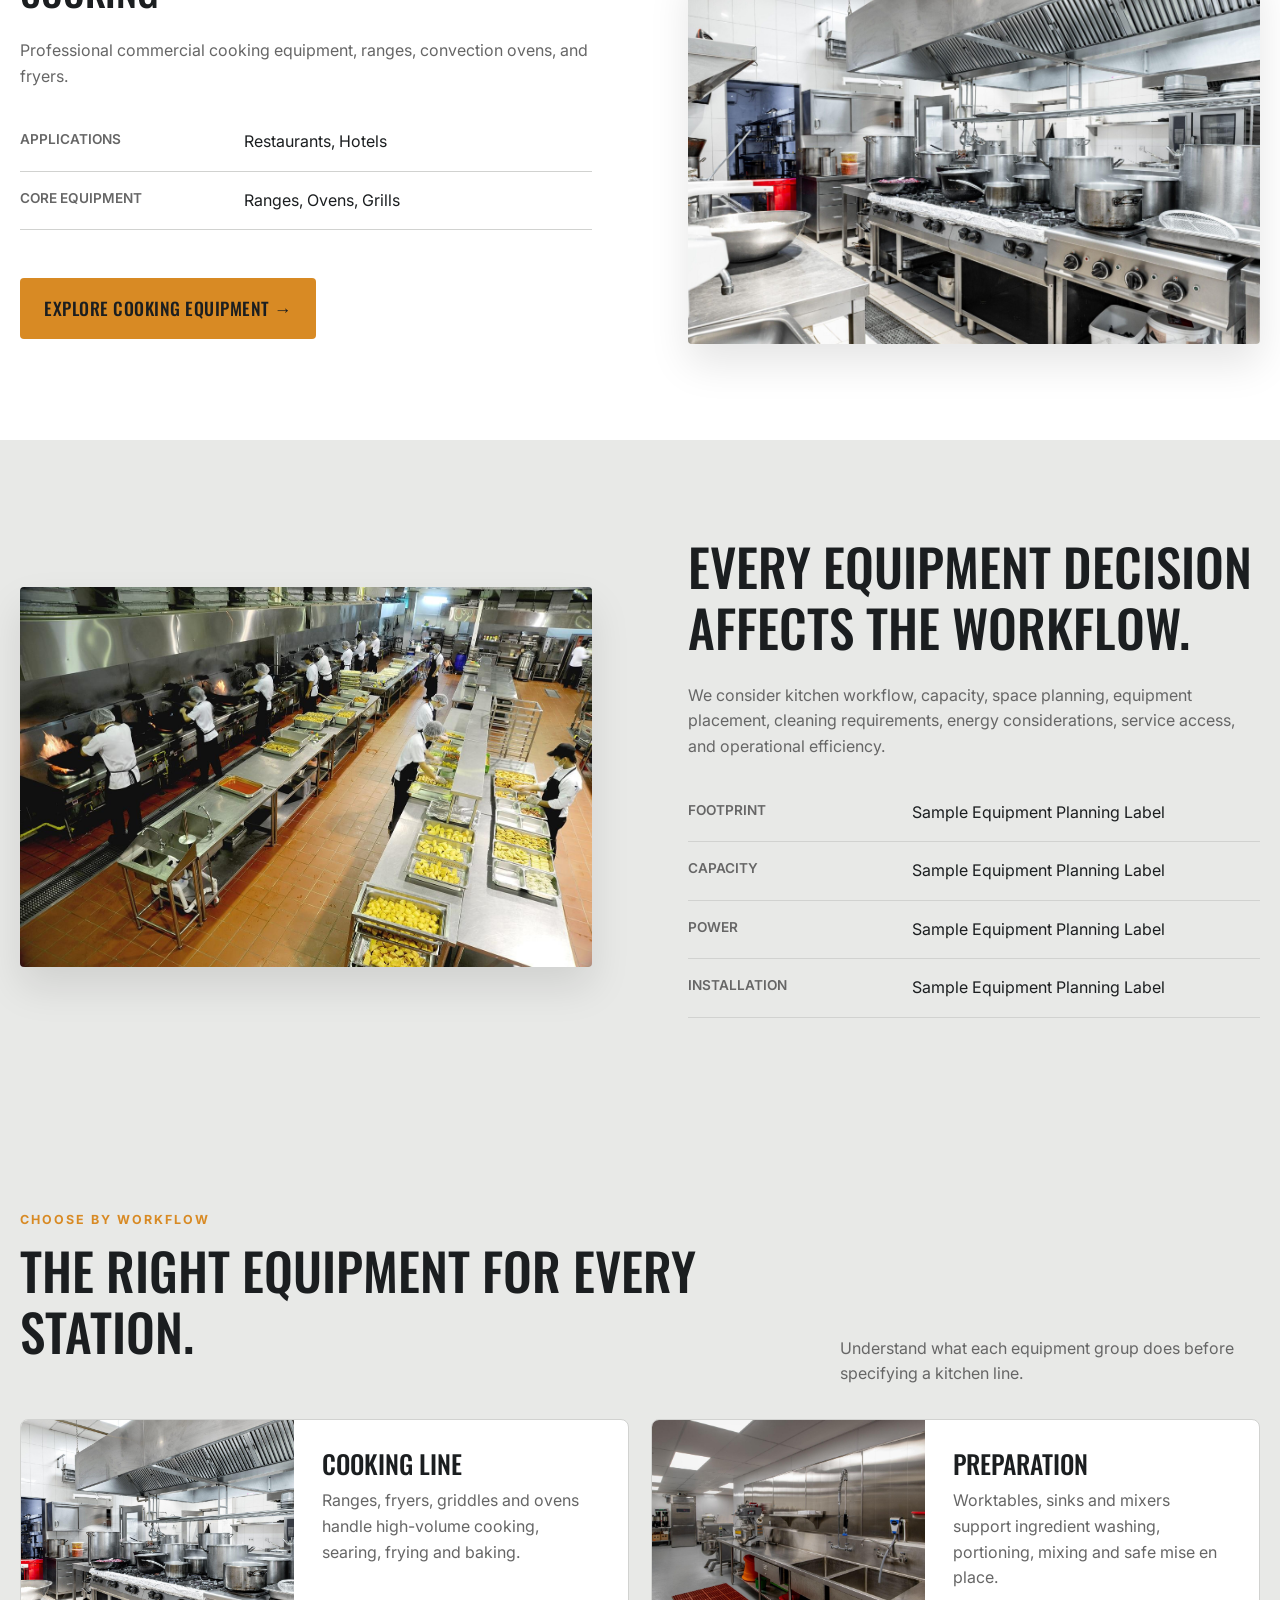
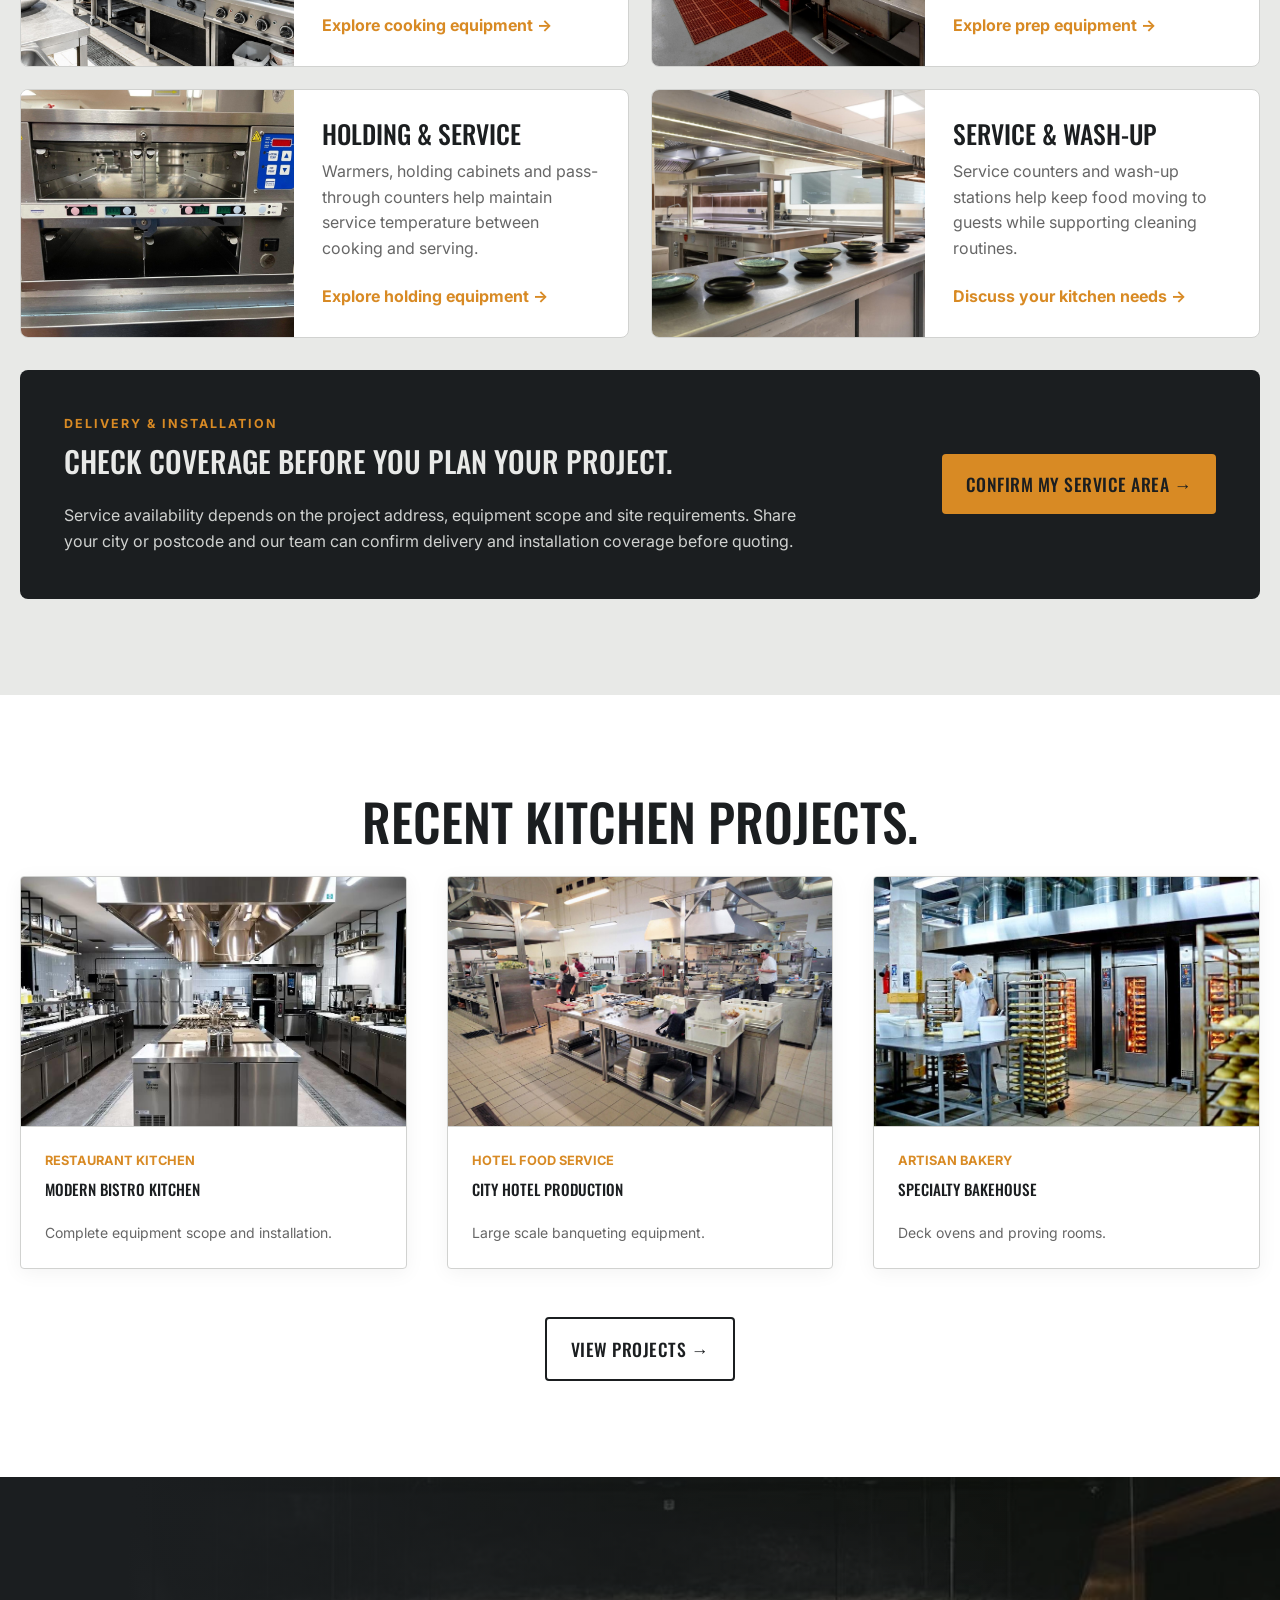
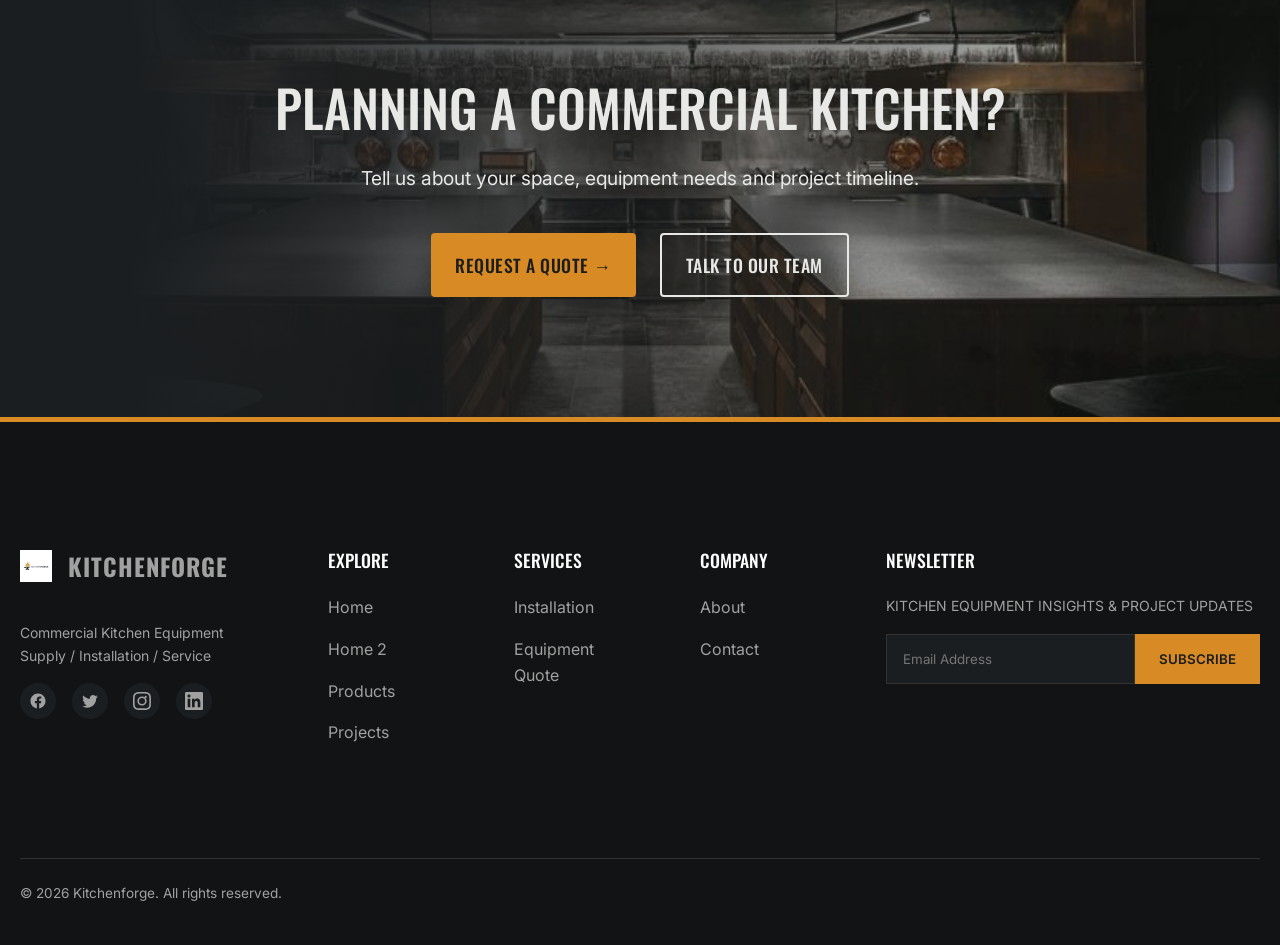
==== commit f24ebde9: "corrections-" ====
--- a/index.html
+++ b/index.html
@@ -196,10 +196,38 @@
                     <p class="text-muted">Understand what each equipment group does before specifying a kitchen line.</p>
                 </div>
                 <div class="equipment-guide-grid">
-                    <article class="equipment-guide-card"><img src="assets/images/cooking.jpg" alt="Commercial ranges and cooking equipment"><div><h3>Cooking line</h3><p>Ranges, fryers, griddles and ovens handle high-volume cooking, searing, frying and baking.</p><a href="products.html" class="text-link">Explore cooking equipment →</a></div></article>
-                    <article class="equipment-guide-card"><img src="assets/images/prep.jpg" alt="Stainless steel food preparation workstations"><div><h3>Preparation</h3><p>Worktables, sinks and mixers support ingredient washing, portioning, mixing and safe mise en place.</p><a href="products.html" class="text-link">Explore prep equipment →</a></div></article>
-                    <article class="equipment-guide-card"><img src="assets/images/hold.jpg" alt="Commercial hot holding equipment"><div><h3>Holding & service</h3><p>Warmers, holding cabinets and pass-through counters help maintain service temperature between cooking and serving.</p><a href="products.html" class="text-link">Explore holding equipment →</a></div></article>
-                    <article class="equipment-guide-card"><img src="assets/images/serve.jpg" alt="Commercial food service counter"><div><h3>Service & wash-up</h3><p>Service counters and wash-up stations help keep food moving to guests while supporting cleaning routines.</p><a href="products.html" class="text-link">Discuss your kitchen needs →</a></div></article>
+                    <article class="equipment-guide-card">
+                        <img src="assets/images/cooking.jpg" alt="Commercial ranges and cooking equipment">
+                        <div>
+                            <h3>Cooking line</h3>
+                            <p>Ranges, fryers, griddles and ovens handle high-volume cooking, searing, frying and baking.</p>
+                            <a href="products.html" class="text-link">Explore cooking equipment →</a>
+                        </div>
+                    </article>
+                    <article class="equipment-guide-card">
+                        <img src="assets/images/prep.jpg" alt="Stainless steel food preparation workstations">
+                        <div>
+                            <h3>Preparation</h3>
+                            <p>Worktables, sinks and mixers support ingredient washing, portioning, mixing and safe mise en place.</p>
+                            <a href="products.html" class="text-link">Explore prep equipment →</a>
+                        </div>
+                    </article>
+                    <article class="equipment-guide-card">
+                        <img src="assets/images/hold.jpg" alt="Commercial hot holding equipment">
+                        <div>
+                            <h3>Holding & service</h3>
+                            <p>Warmers, holding cabinets and pass-through counters help maintain service temperature between cooking and serving.</p>
+                            <a href="products.html" class="text-link">Explore holding equipment →</a>
+                        </div>
+                    </article>
+                    <article class="equipment-guide-card">
+                        <img src="assets/images/serve.jpg" alt="Commercial food service counter">
+                        <div>
+                            <h3>Service & wash-up</h3>
+                            <p>Service counters and wash-up stations help keep food moving to guests while supporting cleaning routines.</p>
+                            <a href="products.html" class="text-link">Discuss your kitchen needs →</a>
+                        </div>
+                    </article>
                 </div>
                 <div class="service-area-panel"><div><p class="eyebrow">DELIVERY & INSTALLATION</p><h3>CHECK COVERAGE BEFORE YOU PLAN YOUR PROJECT.</h3><p>Service availability depends on the project address, equipment scope and site requirements. Share your city or postcode and our team can confirm delivery and installation coverage before quoting.</p></div><a href="contact.html" class="btn btn-primary">CONFIRM MY SERVICE AREA →</a></div>
             </div>
--- a/assets/css/style.css
+++ b/assets/css/style.css
@@ -1230,4 +1230,145 @@
 .back-to-top:hover {
   background-color: var(--color-safety-amber);
   color: var(--color-graphite);
-}+}
+
+/* ==========================================================================
+   REVIEW FIXES: TABLET NAVIGATION, EQUIPMENT VISUALS & SERVICE COVERAGE
+   ========================================================================== */
+.navbar .container { gap: 18px; min-width: 0; }
+.nav-brand { flex: 0 0 auto; min-width: 0; }
+.brand-name { white-space: nowrap; }
+.nav-links { gap: clamp(10px, 1.25vw, 20px); }
+.nav-links a { white-space: nowrap; font-size: clamp(.76rem, .9vw, .9rem); }
+.nav-actions { flex: 0 0 auto; gap: 10px; }
+.eyebrow { color: var(--color-safety-amber); font-size: .78rem; font-weight: 700; letter-spacing: .16em; margin-bottom: 10px; }
+.section-heading-row { display: flex; align-items: end; justify-content: space-between; gap: 32px; margin-bottom: 32px; }
+.section-heading-row > * { min-width: 0; }
+.section-heading-row > p { max-width: 420px; }
+.equipment-guide-grid { display: grid; grid-template-columns: repeat(2, minmax(0, 1fr)); gap: 22px; align-items: stretch; }
+.equipment-guide-card { display: grid; grid-template-columns: minmax(120px,  .9fr) minmax(0, 1.1fr); background: var(--color-surface); border: 1px solid var(--color-border); border-radius: var(--radius-md); overflow: hidden; min-width: 0; height: 100%; }
+.equipment-guide-card img { width: 100%; height: 100%; min-height: 220px; object-fit: cover; display: block; }
+.equipment-guide-card > div { padding: clamp(18px, 2.2vw, 28px); display: flex; flex-direction: column; justify-content: flex-start; align-self: stretch; height: 100%; min-width: 0; box-sizing: border-box; }
+.equipment-guide-card h3 { font-size: clamp(1.25rem, 2vw, 1.7rem); margin-bottom: 10px; }
+.equipment-guide-card p { color: var(--color-muted); margin-bottom: 14px; }
+.text-link { color: var(--color-safety-amber); font-weight: 700; display: inline-flex; align-items: center; gap: 6px; text-decoration: none; }
+.equipment-guide-card .text-link { margin-top: auto; align-self: flex-start; padding-top: 8px; }
+.text-link:hover { text-decoration: underline; }
+.service-area-panel { display: flex; justify-content: space-between; align-items: center; gap: 28px; margin-top: 32px; padding: clamp(24px, 4vw, 44px); background: var(--color-graphite); color: var(--color-stainless); border-radius: var(--radius-md); }
+.service-area-panel > div { max-width: 760px; }
+.service-area-panel h3 { font-size: clamp(1.35rem, 2.3vw, 2rem); }
+.service-area-panel p:not(.eyebrow) { color: #d0d2d0; margin-bottom: 0; }
+.service-area-panel .btn { flex: 0 0 auto; }
+@media (max-width: 1199px) {
+  .navbar { height: 76px; }
+  .navbar .container { width: calc(100% - 32px); }
+  .nav-links, .nav-actions .desktop-only { display: none !important; }
+  .nav-actions { margin-left: auto; }
+  .hamburger { display: flex; flex: 0 0 30px; }
+}
+@media (max-width: 767px) {
+  .section-heading-row { display: block; }
+  .section-heading-row > p { margin-top: 10px; }
+  .equipment-guide-grid { grid-template-columns: 1fr; }
+  .equipment-guide-card { grid-template-columns: 112px minmax(0, 1fr); height: auto; }
+  .equipment-guide-card img { min-height: 100%; height: 100%; }
+  .equipment-guide-card > div { padding: 16px; height: 100%; }
+  .service-area-panel { align-items: flex-start; flex-direction: column; }
+  .service-area-panel .btn { width: 100%; text-align: center; }
+}
+@media (max-width: 420px) {
+  .navbar .container { width: calc(100% - 24px); gap: 10px; }
+  .nav-brand { gap: 8px; }
+  .nav-brand img { height: 28px !important; }
+  .brand-name { font-size: 1.15rem; letter-spacing: .5px; }
+  .mobile-drawer { padding: 76px 24px 28px; }
+  .equipment-guide-card { grid-template-columns: 1fr; }
+  .equipment-guide-card img { height: 180px; min-height: 0; }
+  .equipment-guide-card > div { height: auto; }
+}
+
+
+/* Equipment Categories & Workflow Guide: responsive tablet styles, including 1024px */
+@media (min-width: 768px) and (max-width: 1024px) {
+  .equipment-guide-grid {
+    grid-template-columns: 1fr;
+  }
+  .equipment-guide-card {
+    grid-template-columns: minmax(180px, 240px) minmax(0, 1fr);
+    height: auto;
+  }
+  .equipment-guide-card img {
+    min-height: 100%;
+    height: 100%;
+  }
+  .equipment-guide-card > div {
+    padding: clamp(20px, 2.5vw, 28px);
+    height: 100%;
+  }
+  .equipment-guide-card h3 {
+    font-size: clamp(1.2rem, 2vw, 1.55rem);
+  }
+
+  .equipment-categories-section .editorial-split {
+    align-items: flex-start;
+    text-align: left;
+    gap: 28px;
+  }
+
+  .equipment-categories-section .editorial-split > div {
+    width: 100%;
+    text-align: left;
+    align-self: flex-start;
+  }
+
+  .equipment-categories-section #home-cat-content {
+    width: 100%;
+    margin-top: 1rem;
+    text-align: left;
+  }
+
+  .equipment-categories-section #home-cat-content h3,
+  .equipment-categories-section #home-cat-content p,
+  .equipment-categories-section #home-cat-content ul,
+  .equipment-categories-section #home-cat-content .btn {
+    text-align: left;
+  }
+
+  .equipment-categories-section #home-cat-content .spec-list li {
+    justify-content: flex-start;
+    align-items: flex-start;
+  }
+
+  .equipment-categories-section .editorial-image {
+    width: 100%;
+    align-self: flex-start;
+  }
+}
+
+/* Service Area / Project Coverage Section */
+.service-area-section .service-area-media {
+  display: flex;
+  flex-direction: column;
+  width: 100%;
+}
+
+.service-area-section .service-area-media .editorial-image {
+  width: 100%;
+}
+
+.service-area-section .service-area-action {
+  margin-top: 24px;
+}
+
+.service-area-section .service-area-action .btn {
+  display: inline-flex;
+}
+
+@media (max-width: 767px) {
+  .service-area-section .service-area-action .btn {
+    width: 100%;
+    text-align: center;
+    justify-content: center;
+  }
+}
+
